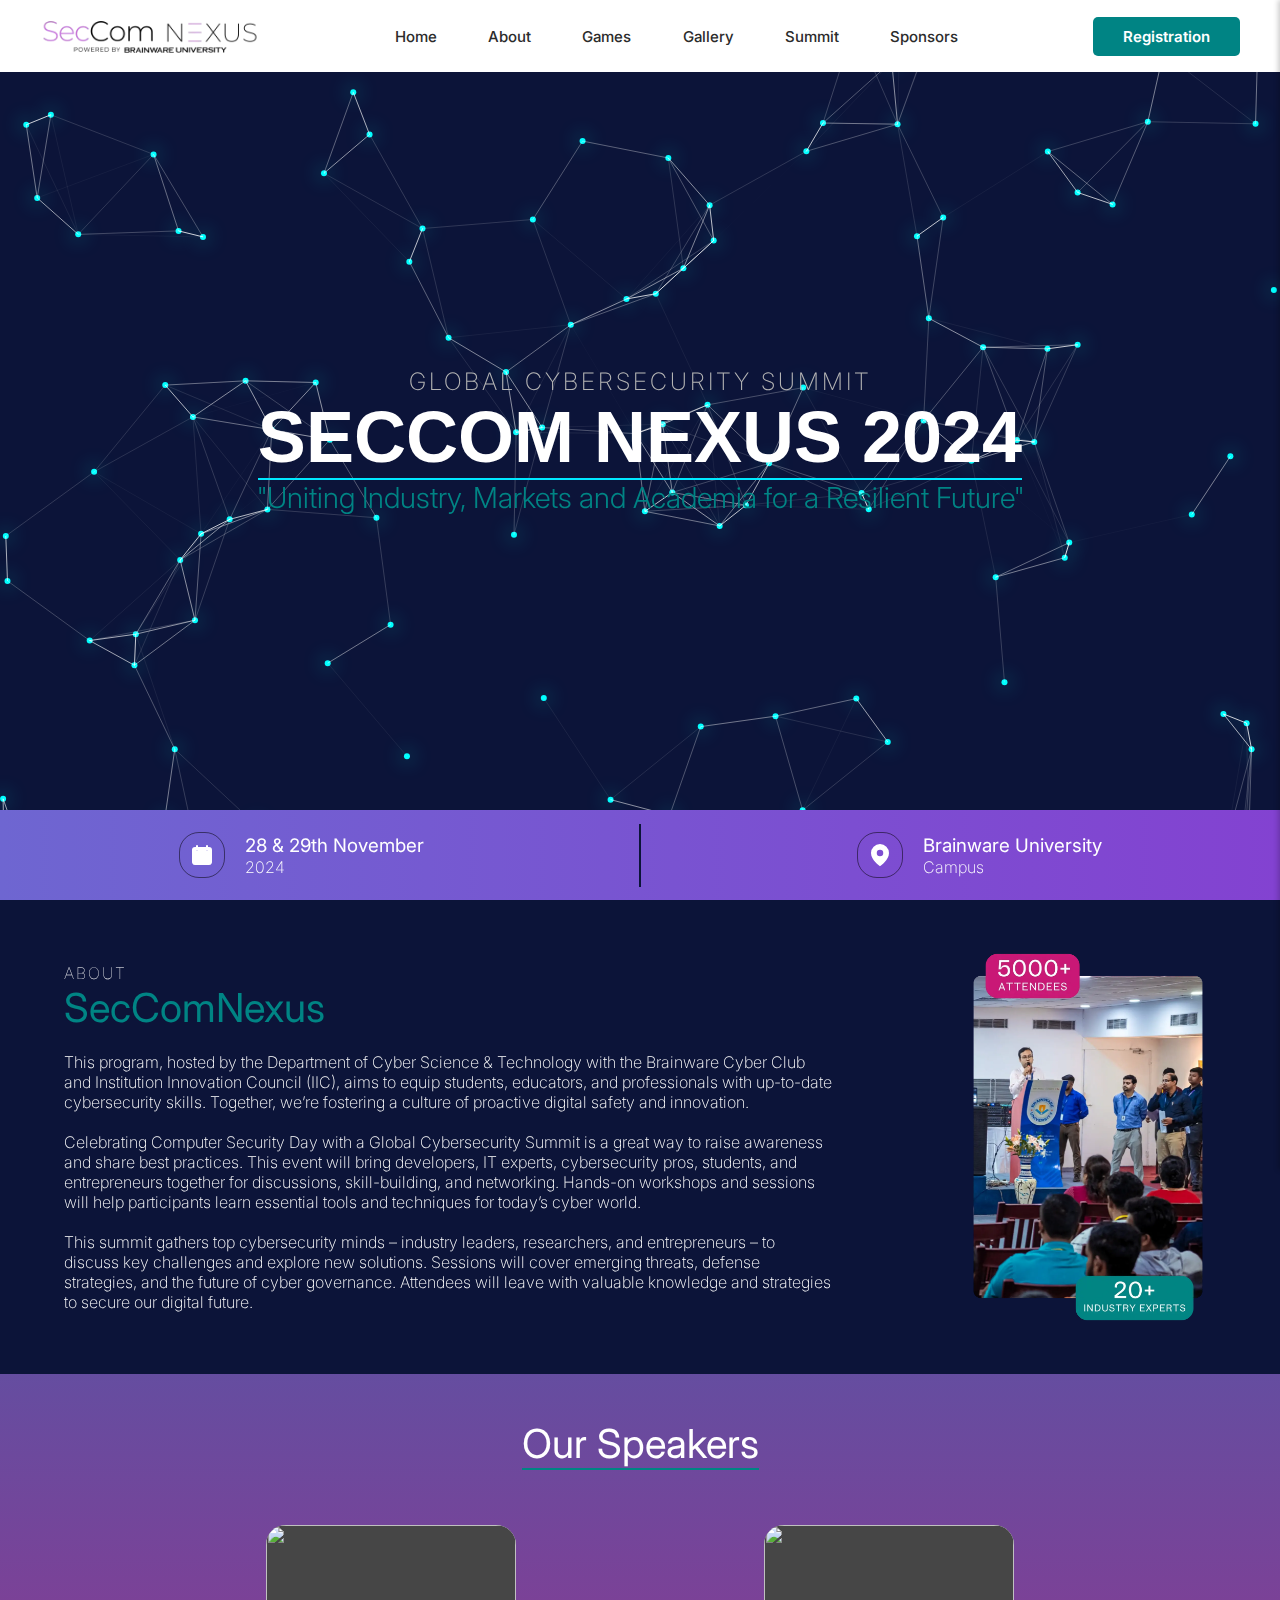
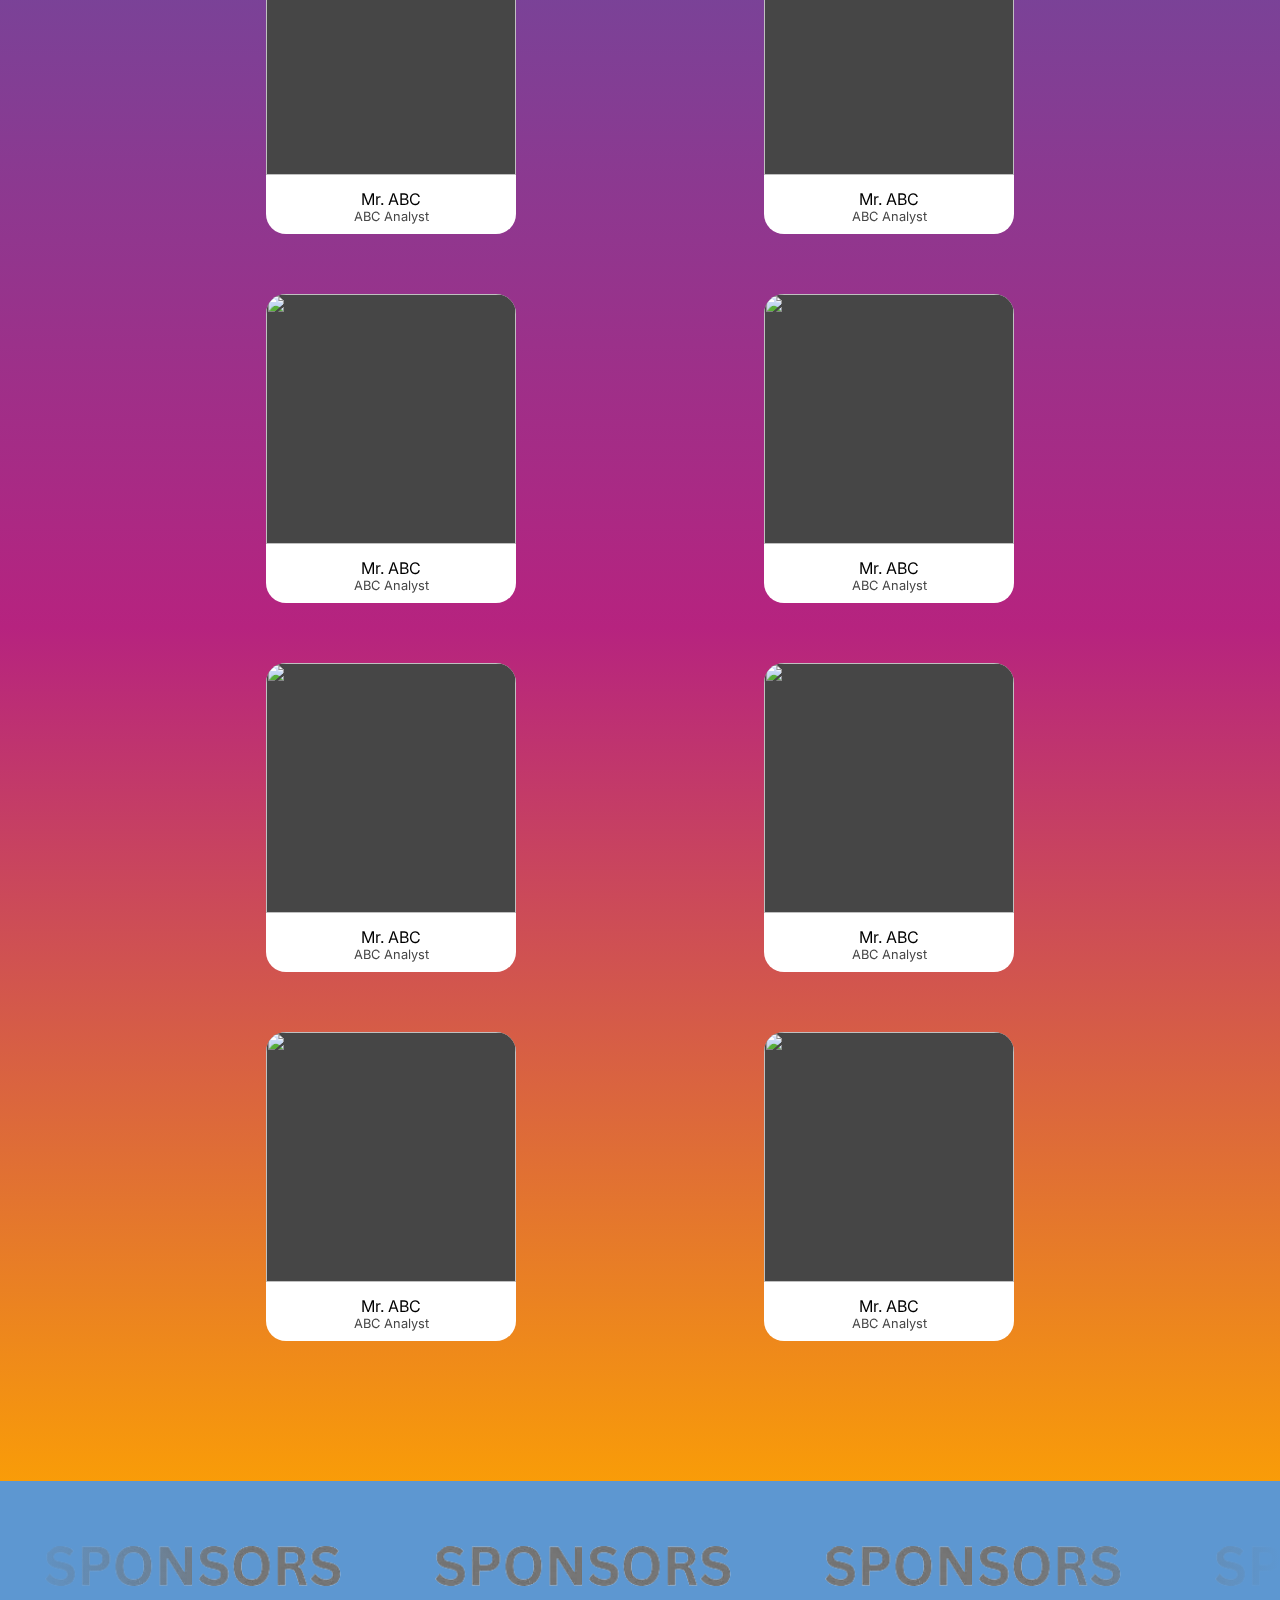
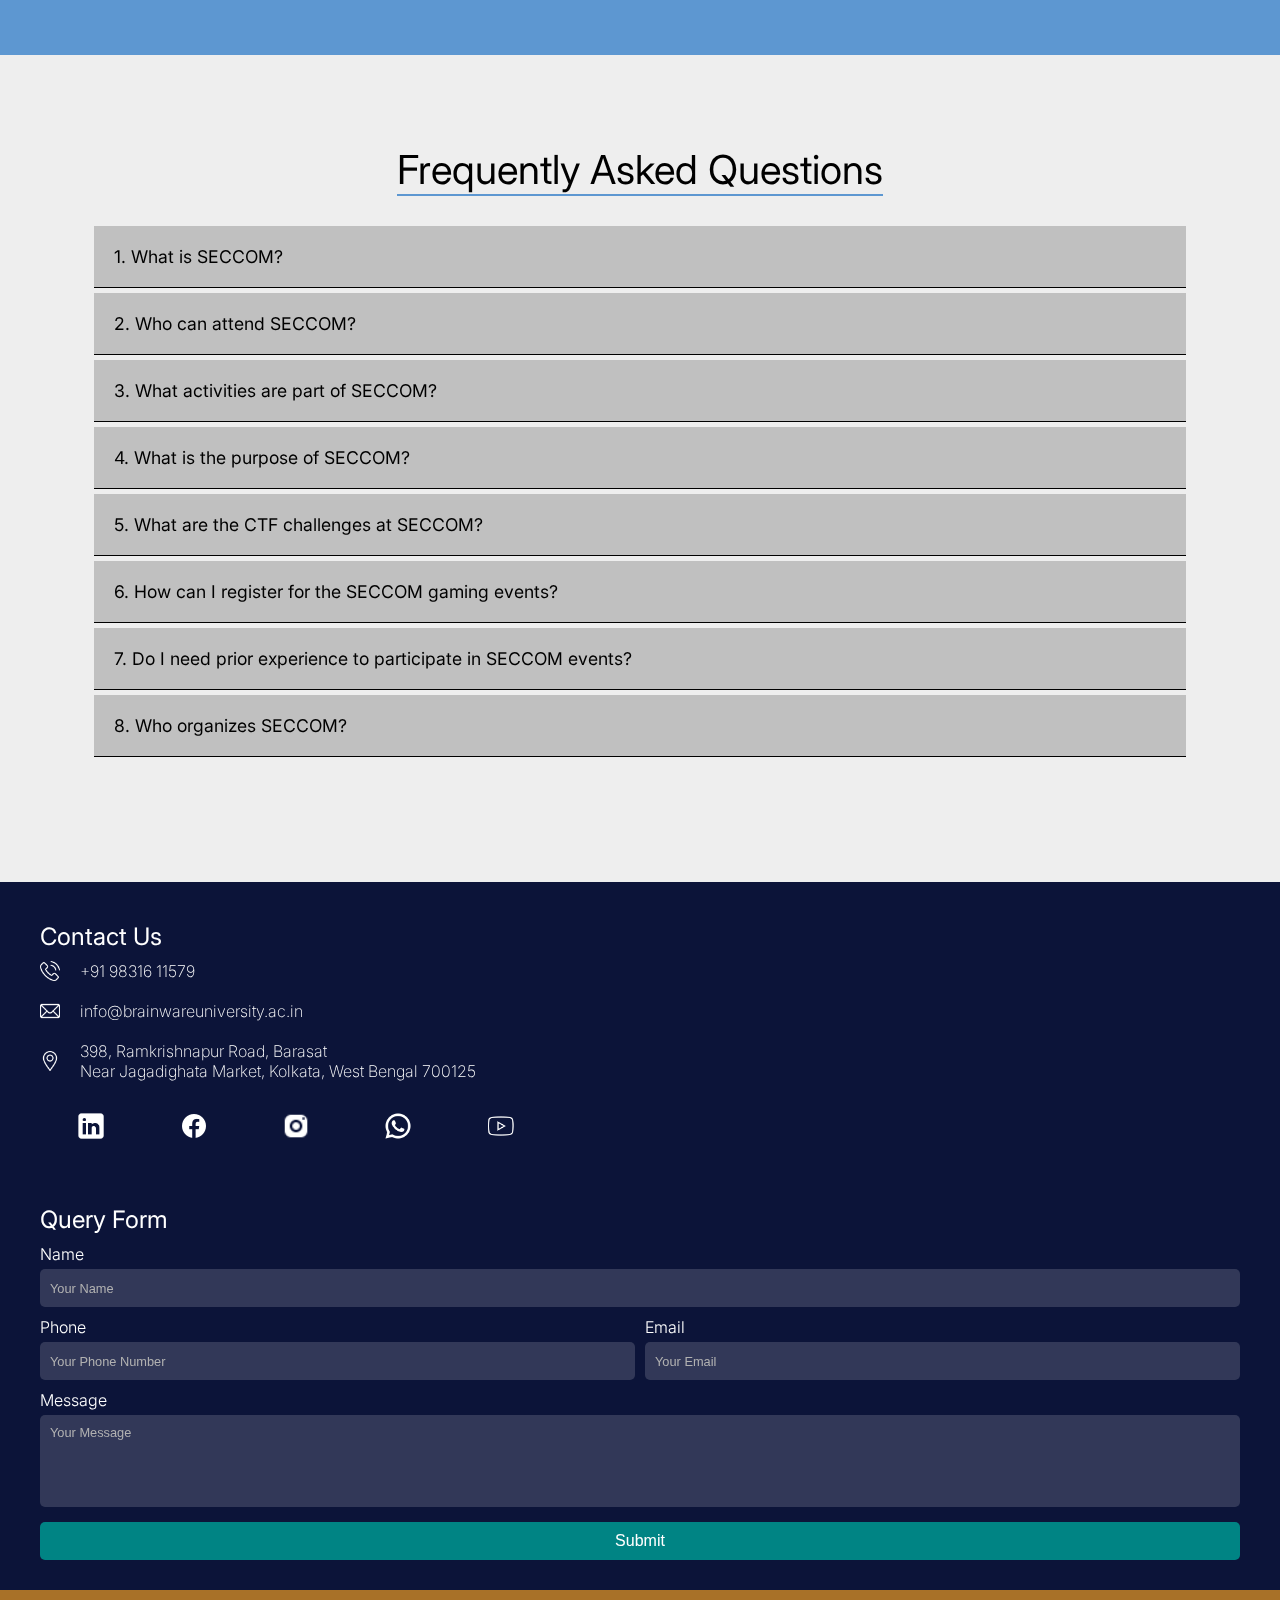
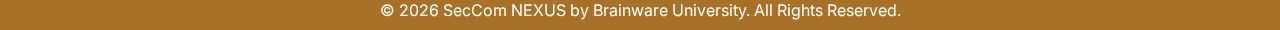
==== index.html @ 99c2966e "Fix-1" ====
<!DOCTYPE html>
<html lang="en">

<head>
  <meta charset="UTF-8" />
  <meta name="viewport" content="width=device-width, initial-scale=1.0" />
  <meta name="description" content="Setcom" />
  <title>SecComNexus</title>
  <link rel="stylesheet" href="CSS/style.css" />
  <link rel="stylesheet" href="CSS/home.css" />
</head>

<body>
  <header id="navbar">
    <img id="logo" src="Assets/seccom_logo-b.webp" alt="" />
    <nav>
      <ul>
        <li><a href="index.html">Home</a></li>
        <li>
          <a href="about.html">About</a>
          <ul class="sub-nav">
            <li><a href="about.html#art4">Dept. Of Cyber Science & Technology</a></li>
          </ul>
        </li>
        <li>
          <a href="games.html">Games</a>
          <ul class="sub-nav">
            <li><a href="games.html#">Valorant</a></li>
            <li><a href="games.html#">BGMI</a></li>
            <li><a href="games.html#">CTF</a></li>
          </ul>
        </li>
        <li><a href="gallery.html">Gallery</a></li>
        <li><a href="summit.html">Summit</a></li>
        <li>
          <a href="sponsors.html">Sponsors</a>
        </li>
      </ul>
    </nav>
    <div>
      <a class="nav_ext" href="https://forms.gle/vuc23u6NJn7YW2ZE8">Registration</a>
    </div>
  </header>

  <main>
    <section class="sec1">
      <canvas id="dotsCanvas"></canvas>
      <article class="art1">
        <p>GLOBAL CYBERSECURITY SUMMIT</p>
        <div>
          <h1>SECCOM NEXUS 2024</h1>
          <hr />
        </div>
        <h3>
          "Uniting Industry, Markets and Academia for a Resilient Future"
        </h3>
      </article>
      <article class="art2">
        <div>
          <svg xmlns="http://www.w3.org/2000/svg" width="24" height="24" viewBox="0 0 24 24">
            <path fill="white"
              d="M22 10H2v9a3 3 0 0 0 3 3h14a3 3 0 0 0 3-3zM7 8a1 1 0 0 1-1-1V3a1 1 0 0 1 2 0v4a1 1 0 0 1-1 1m10 0a1 1 0 0 1-1-1V3a1 1 0 0 1 2 0v4a1 1 0 0 1-1 1" />
            <path fill="white"
              d="M19 4h-1v3a1 1 0 0 1-2 0V4H8v3a1 1 0 0 1-2 0V4H5a3 3 0 0 0-3 3v3h20V7a3 3 0 0 0-3-3" />
          </svg>
          <div>
            <h3>28 & 29th November</h3>
            <p>2024</p>
          </div>
        </div>
        <hr />
        <div>
          <svg xmlns="http://www.w3.org/2000/svg" width="24" height="24" viewBox="0 0 24 24">
            <path fill="white"
              d="M10.115 21.811c.606.5 1.238.957 1.885 1.403a27 27 0 0 0 1.885-1.403a28 28 0 0 0 2.853-2.699C18.782 16.877 21 13.637 21 10a9 9 0 1 0-18 0c0 3.637 2.218 6.876 4.262 9.112a28 28 0 0 0 2.853 2.7M12 13.25a3.25 3.25 0 1 1 0-6.5a3.25 3.25 0 0 1 0 6.5" />
          </svg>
          <div>
            <h3>Brainware University</h3>
            <p>Campus</p>
          </div>
        </div>
      </article>
    </section>

    <!-- Section 2 -->
    <section class="sec2">
      <article class="art3">
        <div>
          <p>ABOUT</p>
          <h2>SecComNexus</h2>
        </div>
        <p>
          This program, hosted by the Department of Cyber Science & Technology with the Brainware Cyber Club and
          Institution Innovation Council (IIC), aims to equip students, educators, and professionals with up-to-date
          cybersecurity skills. Together, we’re fostering a culture of proactive digital safety and innovation.
        </p>
        <br />
        <p>
          Celebrating Computer Security Day with a Global Cybersecurity Summit is a great way to raise awareness and
          share best practices. This event will bring developers, IT experts, cybersecurity pros, students, and
          entrepreneurs together for discussions, skill-building, and networking. Hands-on workshops and sessions will
          help participants learn essential tools and techniques for today’s cyber world.
        </p>
        <br />
        <p>
          This summit gathers top cybersecurity minds – industry leaders, researchers, and entrepreneurs – to discuss
          key challenges and explore new solutions. Sessions will cover emerging threats, defense strategies, and the
          future of cyber governance. Attendees will leave with valuable knowledge and strategies to secure our digital
          future.
        </p>
      </article>
      <img class="home_abt_img" src="Assets/Images/home_img1.webp" alt="" />
    </section>

    <!-- Section 3 -->
    <section class="sec3">
      <article class="art4">
        <div class="art4_top">
          <h2>Our Speakers</h2>
          <hr class="glob_hr" />
        </div>
        <div class="art4_ppls">
          <div>
            <img src="https://picsum.photos/200/350" alt="" />
            <div>
              <h4>Mr. ABC</h4>
              <p>ABC Analyst</p>
            </div>
          </div>

          <div>
            <img src="https://picsum.photos/200/350" alt="" />
            <div>
              <h4>Mr. ABC</h4>
              <p>ABC Analyst</p>
            </div>
          </div>

          <div>
            <img src="https://picsum.photos/200/350" alt="" />
            <div>
              <h4>Mr. ABC</h4>
              <p>ABC Analyst</p>
            </div>
          </div>

          <div>
            <img src="https://picsum.photos/200/350" alt="" />
            <div>
              <h4>Mr. ABC</h4>
              <p>ABC Analyst</p>
            </div>
          </div>

          <div>
            <img src="https://picsum.photos/200/350" alt="" />
            <div>
              <h4>Mr. ABC</h4>
              <p>ABC Analyst</p>
            </div>
          </div>

          <div>
            <img src="https://picsum.photos/200/350" alt="" />
            <div>
              <h4>Mr. ABC</h4>
              <p>ABC Analyst</p>
            </div>
          </div>

          <div>
            <img src="https://picsum.photos/200/350" alt="" />
            <div>
              <h4>Mr. ABC</h4>
              <p>ABC Analyst</p>
            </div>
          </div>

          <div>
            <img src="https://picsum.photos/200/350" alt="" />
            <div>
              <h4>Mr. ABC</h4>
              <p>ABC Analyst</p>
            </div>
          </div>
        </div>
      </article>
    </section>

    <!-- Article 5 -->
    <article class="logos">
      <div class="logos-slide">
        <img src="Assets/sponsors.webp" alt="">
        <img src="Assets/sponsors.webp" alt="">
        <img src="Assets/sponsors.webp" alt="">
        <img src="Assets/sponsors.webp" alt="">
        <img src="Assets/sponsors.webp" alt="">
        <img src="Assets/sponsors.webp" alt="">
        <img src="Assets/sponsors.webp" alt="">
        <img src="Assets/sponsors.webp" alt="">
        <img src="Assets/sponsors.webp" alt="">
      </div>
    </article>

    <!-- Section 4 -->
    <section class="sec4">
      <!-- Article 7 -->
      <article class="art7">
        <div class="art7_top">
          <h2>Frequently Asked Questions</h2>
          <hr class="glob_hr" />
        </div>
        <div class="faq">
          <div class="faq-item">
            <h4 onclick="toggleAnswer(this)">1. What is SECCOM?</h4>
            <p class="faq-answer">
              SECCOM, or Security and Cyber Awareness Conference, is an annual
              event hosted by Brainware University in Kolkata. It’s designed
              to connect students with cybersecurity industry professionals
              and provide insight into the latest industry practices, trends,
              and opportunities.
            </p>
          </div>

          <div class="faq-item">
            <h4 onclick="toggleAnswer(this)">2. Who can attend SECCOM?</h4>
            <p class="faq-answer">
              SECCOM is open to students from Brainware University and often
              includes sessions accessible to the general public interested in
              cybersecurity and technology. Participants from all academic
              levels can join, whether you’re a beginner or an experienced
              tech enthusiast.
            </p>
          </div>

          <div class="faq-item">
            <h4 onclick="toggleAnswer(this)">
              3. What activities are part of SECCOM?
            </h4>
            <p class="faq-answer">
              SECCOM features a range of activities, including talks and
              workshops with industry experts, panel discussions, and Q&A
              sessions on topics like cybersecurity, ethical hacking,
              networking, and more. The Department of Cyber Science and
              Technology also hosts gaming events, including Capture the Flag
              (CTF) challenges and esports tournaments for games like Valorant
              and PUBG.
            </p>
          </div>

          <div class="faq-item">
            <h4 onclick="toggleAnswer(this)">
              4. What is the purpose of SECCOM?
            </h4>
            <p class="faq-answer">
              The purpose of SECCOM is to increase cyber awareness, educate
              students about the latest developments in cybersecurity, and
              prepare them for future careers by connecting them with industry
              professionals. It’s also a great opportunity to engage in
              competitive gaming and develop practical skills in
              cybersecurity.
            </p>
          </div>

          <div class="faq-item">
            <h4 onclick="toggleAnswer(this)">
              5. What are the CTF challenges at SECCOM?
            </h4>
            <p class="faq-answer">
              Capture the Flag (CTF) challenges are competitive events where
              participants solve cybersecurity-related puzzles and challenges.
              These events are designed to test problem-solving, ethical
              hacking, and analytical skills, helping students apply their
              cybersecurity knowledge in real-world scenarios.
            </p>
          </div>

          <div class="faq-item">
            <h4 onclick="toggleAnswer(this)">
              6. How can I register for the SECCOM gaming events?
            </h4>
            <p class="faq-answer">
              Registration details are typically provided closer to the event
              date. Keep an eye on the SECCOM website or the official
              Brainware University social media pages for updates on
              registering for the CTF, Valorant, and PUBG tournaments.
            </p>
          </div>

          <div class="faq-item">
            <h4 onclick="toggleAnswer(this)">
              7. Do I need prior experience to participate in SECCOM events?
            </h4>
            <p class="faq-answer">
              No, SECCOM is open to students of all experience levels. Many
              activities are beginner-friendly, and there are plenty of
              learning opportunities through workshops and sessions with
              experts.
            </p>
          </div>

          <div class="faq-item">
            <h4 onclick="toggleAnswer(this)">8. Who organizes SECCOM?</h4>
            <p class="faq-answer">
              SECCOM is organized by the Department of Cyber Science and
              Technology at Brainware University, with contributions from
              faculty, students, and industry partners.
            </p>
          </div>
        </div>
      </article>
    </section>
  </main>

  <footer>
    <article class="foot1">
      <div class="foot1_links">
        <div class="foot1_links_div">
          <h3>Contact Us</h3>
          <div>
            <img src="Assets/SM-Icons/call-b.png" alt="" />
            <a href="tel:+91 9831611579">+91 98316 11579</a>
          </div>
          <div>
            <img src="Assets/SM-Icons/mail-b.png" alt="" />
            <a href="mailto:info@brainwareuniversity.ac.in">info@brainwareuniversity.ac.in</a>
          </div>
          <div>
            <img src="Assets/SM-Icons/loc-b.png" alt="" />
            <a href="">398, Ramkrishnapur Road, Barasat <br />Near Jagadighata Market, Kolkata, West Bengal 700125</a>
          </div>
        </div>
        <div class="foot1_icons">
          <a target="_blank" href="https://in.linkedin.com/school/brainwareuniversity/"><img
              src="Assets/SM-Icons/icons8-linkedin-50.png" alt="" /></a>
          <a target="_blank" href="https://www.facebook.com/brainwareuniversity"><img
              src="Assets/SM-Icons/icons8-facebook-30.png" alt="" /></a>
          <a target="_blank" href="https://www.instagram.com/brainware_university_kolkata/"><img
              src="Assets/SM-Icons/icons8-instagram-logo-24.png" alt="" /></a>
          <a target="_blank" href="tel: +91 9831611579"><img src="Assets/SM-Icons/icons8-whatsapp-50.png" alt="" /></a>
          <a target="_blank" href="https://www.youtube.com/brainwareuniversitykolkata"><img
              src="Assets/SM-Icons/icons8-youtube-50.png" alt="" /></a>
        </div>
      </div>
      <div class="foot1_map">
        <iframe style="filter: var(--invert-1); border: none"
          src="https://www.google.com/maps/embed?pb=!1m18!1m12!1m3!1d20817.12338536643!2d88.50372084337864!3d22.728900085124508!2m3!1f0!2f0!3f0!3m2!1i1024!2i768!4f13.1!3m3!1m2!1s0x39f89c04b6fe4559%3A0xa012120ab7f1da34!2sBrainware%20University!5e0!3m2!1sen!2sin!4v1730965529747!5m2!1sen!2sin"
          width="100%" height="100%" style="border: 0" allowfullscreen="" loading="lazy"
          referrerpolicy="no-referrer-when-downgrade">
        </iframe>
      </div>
    </article>
    <article class="foot2">
      <h3>Query Form</h3>
      <form id="query-form" action="#" method="POST">
        <label for="name">Name</label>
        <input type="text" id="name" name="name" placeholder="Your Name" required />

        <div class="input-row">
          <div class="input-half">
            <label for="phone">Phone</label>
            <input type="number" id="phone" name="phone" placeholder="Your Phone Number" required />
          </div>
          <div class="input-half">
            <label for="email">Email</label>
            <input type="email" id="email" name="email" placeholder="Your Email" required />
          </div>
        </div>

        <label for="message">Message</label>
        <textarea id="message" name="message" placeholder="Your Message" rows="4" required></textarea>
        <button type="submit">Submit</button>
      </form>
    </article>
  </footer>

  <!-- Floating Hamburger Button -->
  <button class="float-menu" onclick="toggleMenu()">☰</button>

  <!-- Floating Navigation Menu -->
  <nav class="float-nav">
    <ul>
      <li><a href="index.html">Home</a></li>
      <li><a href="about.html">About</a></li>
      <li><a href="games.html">Games</a></li>
      <li><a href="gallery.html">Gallery</a></li>
      <li><a href="summit.html">Summit</a></li>
      <li><a href="sponsors.html">Sponsors</a></li>
      <li><a href="https://forms.gle/vuc23u6NJn7YW2ZE8">Registration</a></li>
    </ul>
  </nav>

  <div class="cpyrht">
    <p>© <span id="currentYear"></span> SecCom NEXUS by Brainware University. All Rights Reserved.</p>
  </div>
  <script src="JS/script.js"></script>
</body>

</html>
---- CSS/style.css ----
/* Import Google Fonts */
@import url('https://fonts.googleapis.com/css2?family=Anton&family=Inter:ital,opsz,wght@0,14..32,100..900;1,14..32,100..900&display=swap');

/* CSS Variables */
:root {
    /* Text */
    --first-color: #fff;
    --second-color: #b40f67;
    --third-color: #008484;
    /* Color-Type */
    --color-type-1: #111111;
    --color-type-2: #141414;
    --hr-color: #fff;
    /* Background */
    --background-color: #0c1439;
}

/* Reset */
* {
    margin: 0;
    padding: 0;
    box-sizing: border-box;
}

body {
    background: var(--background-color);
    color: var(--first-color);
    font-family: "Inter", sans-serif;
}

body::-webkit-scrollbar {
    width: 0px;
}

html {
    scroll-behavior: smooth;
}

.glob_hr {
    border: none;
    background-color: var(--third-color);
    height: 2px;
}

/* Header */
header {
    display: flex;
    position: fixed;
    width: 100vw;
    align-items: center;
    justify-content: space-between;
    padding: 0px 40px;
    height: 8vh;
    transition: top 0.3s;
    background-color: #fff;
    z-index: 1000;
    animation: fadeInFromTop 1s ease-out forwards;
}

header img {
    width: 220px;
    height: auto;
}

header nav {
    display: flex;
    align-items: center;
}

header nav ul {
    display: flex;
    list-style-type: none;
    position: relative;
}

header nav ul li {
    position: relative;
}

header a {
    color: #2b2b2b;
    text-decoration: none;
    padding: 10px 2vw;
    font-size: 15px;
    font-weight: 500;
    font-family: "Inter", sans-serif;
}

header a:hover {
    color: #000;
    background-color: #bebebe;
    transition: 0.3s;
}

/* Sub-Navigation */
.sub-nav {
    display: none;
    position: absolute;
    width: auto;
    top: 100%;
    left: 0;
    margin-top: 10px;
    background-color: #fff;
    border: 1px solid #acacac;
}

header nav ul li:hover .sub-nav {
    display: block;
}

.sub-nav li {
    padding: 8px 1vw;
}

.sub-nav a {
    color: #000;
    text-decoration: none;
    font-size: 14px;
    padding: 10px 1vw;
    display: block;
    white-space: nowrap;
}

.nav_ext {
    padding: 10px 30px;
    color: #fff;
    border-radius: 5px;
    font-weight: 600;
    background-color: #008484;
}
.nav_ext:hover {
    background-color: #006363;
    color: #fff;
}

/* Menu Button */
.menu-button {
    display: none;
}

/* Footer */
footer {
    display: flex;
    flex-direction: column;
    padding: 30px 40px;
    /* background-color: var(--color-type-1); */
    justify-content: space-between;
    font-family: "Inter", sans-serif;
    animation: fadeInFromBottom 1s ease-out forwards;
    /* display: none; */
    background-color: #0c1439;
}

footer hr {
    margin: 20px 0px;
    border: none;
    background-color: var(--hr-color);
    width: 1px;
}
.foot1 {
    display: flex;
	justify-content: space-between;
}
.foot1_icons div {
    display: flex;
}
.foot1_links {
    display: flex;
    flex-direction: column;
}
.foot1_links_div {
	display: flex;
	flex-direction: column;
}
.foot1 > div {
    width: 40vw;
	height: auto;
}
.foot1_links div {
    display: flex;
    padding: 10px 0px;
}
.foot1_links_div div {
	display: flex;
	align-items: center;
}
.foot1_links_div img {
    width: 20px;
    height: 20px;
    filter: invert(100%);
}

.foot1_links_div a {
    font-weight: 200;
    padding-left: 20px;
    color: var(--first-color);
    text-decoration: none;
}

.foot1_links h3,
.foot2 h3 {
    font-size: 1.5em;
    font-weight: 400;
}

.foot1_icons {
    display: flex;
    justify-content: space-around;
}

.foot1_icons img {
    height: 30px;
    width: 30px;
}

.foot2 {
	margin-top: 50px;
}

/* Query Form */
#query-form {
    display: flex;
    flex-direction: column;
}

#query-form label {
    font-size: 1rem;
    font-weight: 300;
    margin: 10px 0 5px;
    color: var(--first-color);
}

#query-form input[type="text"],
#query-form input[type="number"],
#query-form input[type="email"],
#query-form textarea {
    padding: 10px;
    font-size: 1em;
    border: none;
    border-radius: 5px;
    background-color: #ffffff28;
    color: var(--first-color);
    font-family: sans-serif;
    resize: none;
    width: 100%;
    box-sizing: border-box;
}

#query-form input[type="number"]::-webkit-inner-spin-button {
    -webkit-appearance: none;
    margin: 0;
}

/* Styling for placeholder text */
#query-form input::placeholder,
#query-form textarea::placeholder {
    color: #b1b1b1;
    font-size: 0.8rem;
    font-weight: 200;
}

/* Style for button */
#query-form button {
    margin-top: 15px;
    padding: 10px;
    font-size: 1em;
    color: var(--first-color);
    background-color: var(--third-color);
    border: none;
    border-radius: 5px;
    cursor: pointer;
    transition: background-color 0.3s;
}

#query-form button:hover {
    background-color: #47c94e;
}

/* Flex styling for row of inputs */
.input-row {
    display: flex;
    gap: 10px;
    margin-top: 10px;
}

.input-half {
    flex: 1;
}

.input-half input {
    margin-top: 5px;
}

.cpyrht {
    background: #a87128;
    display: flex;
    padding: 10px 0px;
    justify-content: center;
}

/* Animations */
@keyframes fadeInFromTop {
    0% {
        opacity: 0;
        transform: translateY(-20px);
    }

    100% {
        opacity: 1;
        transform: translateY(0);
    }
}

@keyframes fadeInFromBottom {
    0% {
        opacity: 0;
        transform: translateY(20px);
    }

    100% {
        opacity: 1;
        transform: translateY(0);
    }
}

@keyframes fadeInFromLeft {
    0% {
        opacity: 0;
        transform: translateX(-20px);
    }

    100% {
        opacity: 1;
        transform: translateX(0);
    }
}

@keyframes fadeInFromRight {
    0% {
        opacity: 0;
        transform: translateX(20px);
    }

    100% {
        opacity: 1;
        transform: translateX(0);
    }
}

@keyframes fadeIn {
    0% {
        opacity: 0;
    }

    100% {
        opacity: 1;
    }
}



/* Working */
.working {
    display: flex;
    align-items: center;
    justify-content: center;
    height: 100vh;
}

.working h1 {
    font-size: 4rem;
    color: rgba(255, 255, 255, 0.3);
    font-family: "Inter", sans-serif;
    font-weight: 400;
}

/* Floating Ham */
.float-menu {
    display: none;
    position: fixed;
    height: 50px;
    width: 50px;
    bottom: 20px;
    right: 20px;
    z-index: 9999;
    background-color: #ffae00;
    color: white;
    border: none;
    border-radius: 50%;
    padding: 15px;
    font-size: 24px;
    cursor: pointer;
    align-items: center;
    justify-content: center;
}

/* Floating Navigation Menu */
.float-nav {
    position: fixed;
    top: 0;
    right: -300px;
    width: 300px;
    height: 130%;
    background-color: var(--background-color);
    color: white;
    box-shadow: -2px 0 5px rgba(0, 0, 0, 0.2);
    transition: right 0.3s ease-in-out;
    padding: 20px;
    z-index: 9998;
}

.float-nav ul {
    list-style: none;
    padding: 0;
    margin: 0;
}

.float-nav ul li {
    margin: 50px 0;
}

.float-nav ul li a {
    color: white;
    text-decoration: none;
    font-size: 1.2rem;
    font-weight: 300;
    font-family: "Inter", sans-serif;
}

.float-nav ul li a:hover {
    color: #00bcd4;
}

/* Show menu when active */
.float-nav.active {
    right: 0;
}

/* Change menu icon when active */
.float-menu.active {
    background-color: #ffae00;
    /* Change button background */
}

@media (max-width: 800px) {
    
    header {
        justify-content: center;
    }
    header nav {
        display: none;
    }
    header div {
        display: none;
    }

    footer {
        flex-direction: column;
        padding: 15px 10px;
    }
    .foot1 > div {
        width: auto;
    }
    .foot1_map {
        display: none;
    }
    footer article {
        width: auto;
    }
    footer hr {
        display: none;
    }
    .float-menu {
        display: flex;
    }
    .cpyrht {
        font-size: 0.7rem;
    }
}
---- CSS/home.css ----
#dotsCanvas {
    height: 100vh;
    width: 100vw;
    z-index: -10;
    position: absolute;
}

/* Sections */
.sec1 {
    height: 100vh;
}
.sec2 {
    display: flex;
    padding: 5vh 5vw;
    background-color: var(--background-color);
    align-items: center;
    justify-content: space-between;
}
.home_abt_img {
    width: 20vw;
}
.sec4 {
    padding: 5vh 5vw;
    background: #eeeeee;
}

/* Article 1 */
.art1 {
    display: flex;
    flex-direction: column;
    height: 90vh;
    justify-content: center;
    align-items: center;
    animation: fadeInFromTop 1s ease-out forwards;
}
.art1 p {
    font-size: 1.5rem;
    letter-spacing: 3px;
    font-family: "Inter", sans-serif;
    font-weight: 200;
    color: #b4b4b4;
    margin-top: 8vh;
}
.art1 h1 {
    font-size: 4.5rem;
    font-family: sans-serif;
}
.art1 hr {
    border: none;
    height: 2px;
    background-color: #00e8ff;
}
.art1 h3 {
    font-size: 1.8rem;
    font-family: "Inter", sans-serif;
    font-weight: 300;
    color: var(--third-color);
}

/* Article 2 */
.art2 {
    position: relative;
    display: flex;
    justify-content: space-around;
    align-items: center;
    padding: 20px;
    margin: 0 auto;
    height: 10vh;
    background-color: var(--color-type-1);
    font-family: "Inter", sans-serif;
    z-index: 100;
    background: rgb(110, 102, 209);
    animation: fadeInFromBottom 1s ease-out forwards;
    background: linear-gradient(90deg, rgb(110, 102, 209) 0%, rgb(131, 66, 209) 100%);
}
.art2 hr {
    align-self: unset;
    width: 2px;
    border: none;
    height: 7vh;
    background-color: var(--background-color);
}
.art2 svg {
    padding: 10px;
    box-sizing: unset;
    border: 1px solid rgba(0, 0, 0, 0.5);
    border-radius: 20px;
}
.art2>div {
    display: flex;
    justify-content: center;
    align-items: center;
    width: 35vw;
}
.art2>div>div {
    padding-left: 20px;
}
.art2>div>div h3 {
    font-weight: 400;
}
.art2>div>div p {
    font-weight: 200;
}

/* Article 3 */
.art3 {
    width: 60vw;
}
.art3 div {
    padding-bottom: 20px;
}
.art3 div p {
    font-size: 1rem;
    font-weight: 100;
    letter-spacing: 2px;
}
.art3 div h2 {
    font-size: 2.5rem;
    font-weight: 400;
    font-family: "Inter", sans-serif;
    color: var(--third-color);
}
.art3>p {
    font-weight: 200;
    color: var(--first-color);
}

/* Article 4 */
.art4 {
    display: flex;
    flex-direction: column;
    padding: 5vh 20vw;
    background: rgb(101, 77, 160);
    background: linear-gradient(180deg, rgba(101, 77, 160, 1) 0%, rgba(182, 35, 127, 1) 50%, rgba(249, 156, 8, 1) 100%);
}
.art4_top {
    align-self: center;
    color: #fff;
}
.art4_top h2 {
    font-size: 2.5rem;
    font-weight: 400;
    font-family: "Inter", sans-serif;
}
.art4_ppls {
    margin: 5vh 0vw;
    display: flex;
    justify-content: space-between;
    flex-wrap: wrap;

}
.art4_ppls>div {
    background-color: #fff;
    border-radius: 20px;
    text-align: center;
    justify-content: center;
    margin: 10px;
    margin-bottom: 50px;
}
.art4_ppls>div img {
    height: 250px;
    width: 250px;
    border-radius: 20px 20px 0px 0px;
    background-color: #464646;
}
.art4_ppls>div>div {
    padding: 10px;
}
.art4_ppls>div>div h4 {
    color: #000;
    font-size: 1rem;
    font-weight: 400;
}
.art4_ppls>div>div p {
    font-size: 0.8rem;
    color: #464646;
}

/* Article 5 */

@keyframes slide {
    from {
        transform: translateX(0);
    }
    to {
        transform: translateX(-100%);
    }
}
.logos {
    overflow: hidden;
    padding: 60px 0;
    background: #5d97d1;
    white-space: nowrap;
    position: relative;
}
.logos:before,
.logos:after {
    position: absolute;
    top: 0;
    width: 250px;
    height: 100%;
    content: "";
    z-index: 2;
}
.logos:before {
    left: 0;
    background: linear-gradient(to left, rgba(255, 255, 255, 0), #5d97d1);
}
.logos:after {
    right: 0;
    background: linear-gradient(to right, rgba(255, 255, 255, 0), #5d97d1);
}
.logos:hover .logos-slide {
    animation-play-state: paused;
}
.logos-slide {
    display: inline-block;
    animation: 35s slide infinite linear;
}
.logos-slide img {
    height: 50px;
    margin: 0 40px;
}

/* Article 6 */

/* Article 7 */
.art7 {
    display: flex;
    flex-direction: column;
    padding: 5vh 0vw;
}
.art7_top {
    align-self: center;
}
.art7_top h2 {
    font-size: 2.5rem;
    font-weight: 400;
    font-family: "Inter", sans-serif;
    color: #000;
}
.art7_top hr {
    background-color: #5d97d1;
}
.faq {
    margin: 30px;
}
.faq-item {
    margin-bottom: 5px;
    border-bottom: 1px solid #000;
    background-color: #c0c0c0;
}
.faq-item h4 {
    cursor: pointer;
    color: #000000;
    font-size: 1.1rem;
    padding: 20px;
    font-family: "Inter", sans-serif;
    font-weight: 400;
}
.faq-answer {
    display: none;
    /* Hides the answer initially */
    font-size: 1rem;
    margin-top: 8px;
    padding: 20px;
    font-weight: 300;
    color: #1b1b1b;
}

@media (max-width: 800px) {
    .sec1 {
        height: auto;
    }

    /* Article 1 */
    .art1 {
        text-align: center;
        height: 75vh;
    }
    .art1 p {
        font-size: 0.7rem;
    }
    .art1 h1 {
        font-size: 2rem;
    }
    .art1 h3 {
        font-size: 0.7rem;
    }

    /* Article 2 */
    .art2 {
        height: auto;
        padding: 0px;
        flex-direction: column;
    }
    .art2 hr {
        display: none;
    }
    .art2>div {
        width: auto;
        margin: 2vh 0vw;
    }
    .art2>div>div {
        padding-left: 30px;
    }
    .art2>div>div h3 {
        font-size: 1rem;
    }
    .art2>div>div p {
        font-size: 0.7rem;
    }

    /* Article 3 */
    .home_abt_img {
        display: none;
    }
    .art3 {
        width: auto;
    }
    .art3_ext {
        display: none;
    }
    .art3 br {
        display: none;
    }
    .art3 div p {
        font-size: 0.8rem;
    }
    .art3 div h2 {
        font-size: 2rem;
    }
    .art3 div h5 {
        font-size: 0.7rem;
    }

    /* Article 4 */
    .art4 {
        padding: 5vh 3vw;
    }
    .art4_top h2 {
        font-size: 2rem;
    }
    .art4_ppls>div img {
        height: 150px;
        width: 150px;
    }
    .art4_ppls {
        margin-bottom: 0;
    }

    /* Article 5 */
    .art5 {
        padding: 3vh 0vw;
    }
    .carousel-item {
        width: 100px;
    }

    /* Article 7 */
    .art7_top h2 {
        font-size: 1.6rem;
        text-align: center;
    }
    .faq {
        margin: 30px 0px;
    }
    .faq-item h4 {
        font-size: 0.9rem;
    }
    .faq-answer {
        font-size: 0.8rem;
    }
}
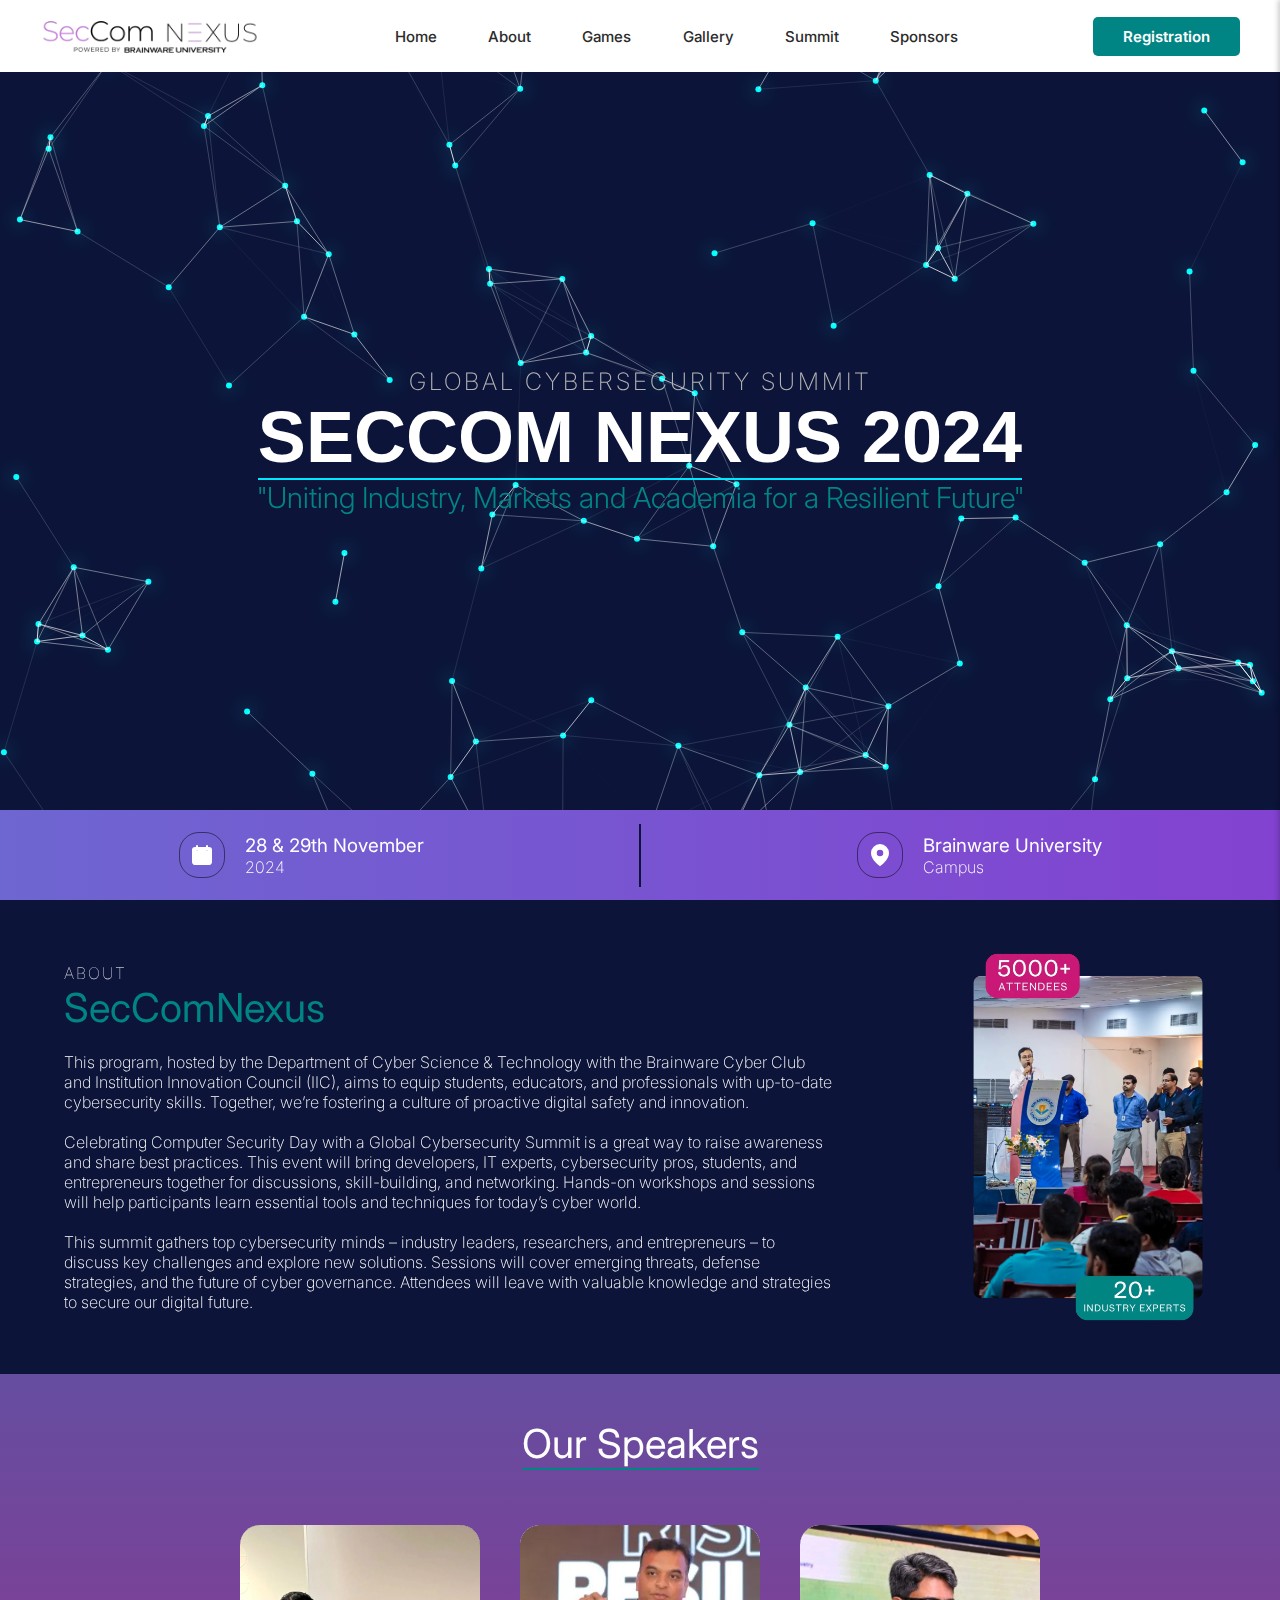
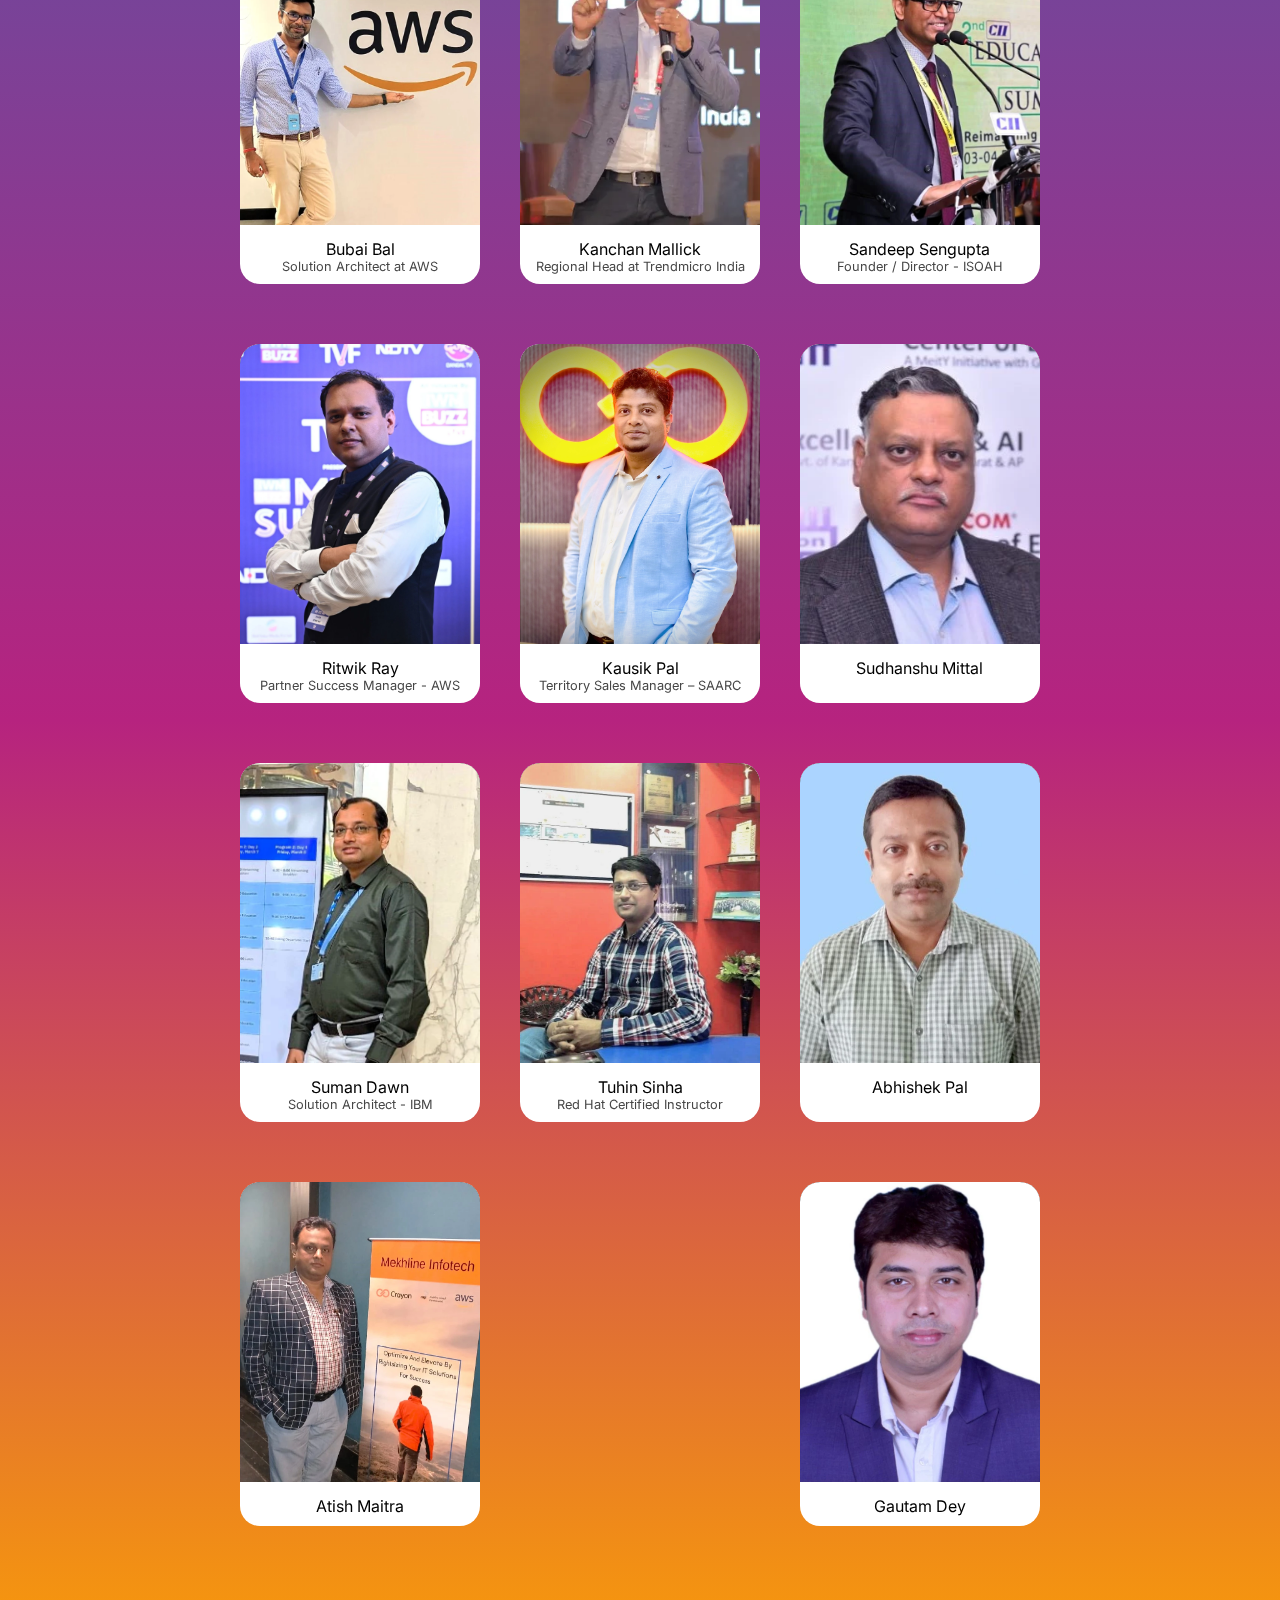
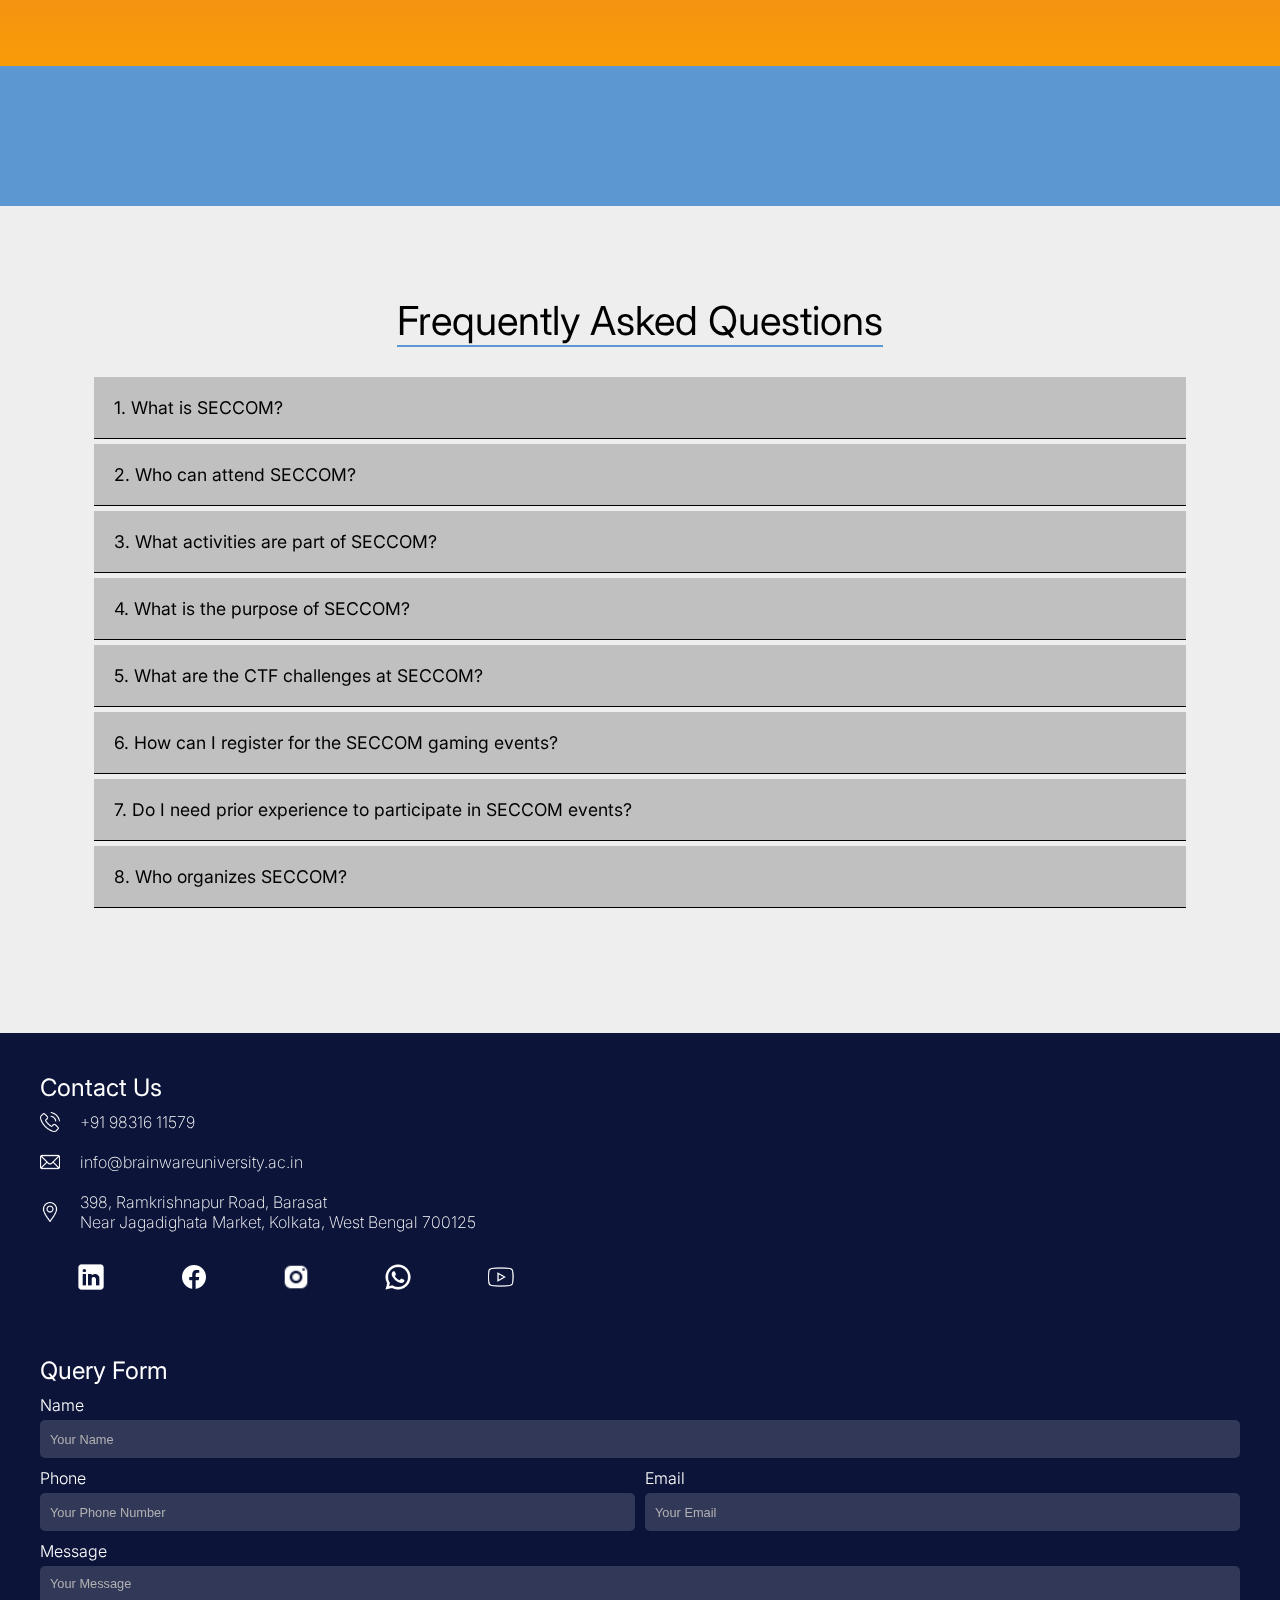
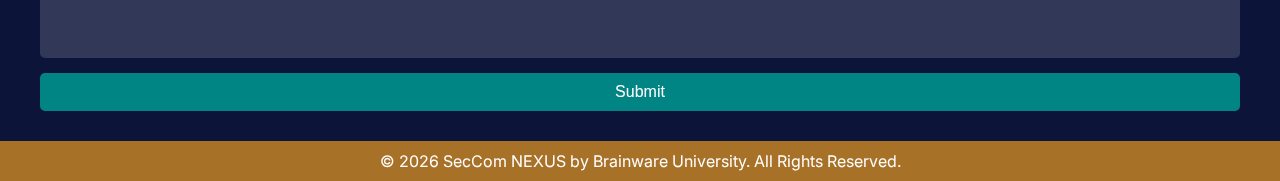
==== commit a8921eae: "home-name-img" ====
--- a/index.html
+++ b/index.html
@@ -121,66 +121,90 @@
         </div>
         <div class="art4_ppls">
           <div>
-            <img src="https://picsum.photos/200/350" alt="" />
-            <div>
-              <h4>Mr. ABC</h4>
-              <p>ABC Analyst</p>
-            </div>
-          </div>
-
-          <div>
-            <img src="https://picsum.photos/200/350" alt="" />
-            <div>
-              <h4>Mr. ABC</h4>
-              <p>ABC Analyst</p>
-            </div>
-          </div>
-
-          <div>
-            <img src="https://picsum.photos/200/350" alt="" />
-            <div>
-              <h4>Mr. ABC</h4>
-              <p>ABC Analyst</p>
-            </div>
-          </div>
-
-          <div>
-            <img src="https://picsum.photos/200/350" alt="" />
-            <div>
-              <h4>Mr. ABC</h4>
-              <p>ABC Analyst</p>
-            </div>
-          </div>
-
-          <div>
-            <img src="https://picsum.photos/200/350" alt="" />
-            <div>
-              <h4>Mr. ABC</h4>
-              <p>ABC Analyst</p>
-            </div>
-          </div>
-
-          <div>
-            <img src="https://picsum.photos/200/350" alt="" />
-            <div>
-              <h4>Mr. ABC</h4>
-              <p>ABC Analyst</p>
-            </div>
-          </div>
-
-          <div>
-            <img src="https://picsum.photos/200/350" alt="" />
-            <div>
-              <h4>Mr. ABC</h4>
-              <p>ABC Analyst</p>
-            </div>
-          </div>
-
-          <div>
-            <img src="https://picsum.photos/200/350" alt="" />
-            <div>
-              <h4>Mr. ABC</h4>
-              <p>ABC Analyst</p>
+            <img src="Assets/Images/bubai_bal.webp" alt="" />
+            <div>
+              <h4>Bubai Bal</h4>
+              <p>Solution Architect at AWS</p>
+            </div>
+          </div>
+
+          <div>
+            <img src="Assets/Images/kanchan_mallick.webp" alt="" />
+            <div>
+              <h4>Kanchan Mallick</h4>
+              <p>Regional Head at Trendmicro India</p>
+            </div>
+          </div>
+
+          <div>
+            <img src="Assets/Images/sandeep_sengupta.webp" alt="" />
+            <div>
+              <h4>Sandeep Sengupta</h4>
+              <p>Founder / Director - ISOAH</p>
+            </div>
+          </div>
+
+          <div>
+            <img src="Assets/Images/ritwik_ray.webp" alt="" />
+            <div>
+              <h4>Ritwik Ray</h4>
+              <p>Partner Success Manager - AWS</p>
+            </div>
+          </div>
+
+          <div>
+            <img src="Assets/Images/kausik_pal.webp" alt="" />
+            <div>
+              <h4>Kausik Pal</h4>
+              <p>Territory Sales Manager – SAARC</p>
+            </div>
+          </div>
+
+          <div>
+            <img src="Assets/Images/sudhanshu_mittal.webp" alt="" />
+            <div>
+              <h4>Sudhanshu Mittal</h4>
+              <p></p>
+            </div>
+          </div>
+
+          <div>
+            <img src="Assets/Images/suman_dawn.webp" alt="" />
+            <div>
+              <h4>Suman Dawn</h4>
+              <p>Solution Architect - IBM</p>
+            </div>
+          </div>
+
+          <div>
+            <img src="Assets/Images/tuhin_sinha.webp" alt="" />
+            <div>
+              <h4>Tuhin Sinha</h4>
+              <p>Red Hat Certified Instructor</p>
+            </div>
+          </div>
+
+          <div>
+            <img src="Assets/Images/abhishek_pal.webp" alt="" />
+            <div>
+              <h4>Abhishek Pal</h4>
+              <p> </p>
+            </div>
+          </div>
+
+          <div>
+            <img src="Assets/Images/atish_maitra.webp" alt="" />
+            <div>
+              <h4>Atish Maitra</h4>
+              <p> </p>
+            </div>
+          </div>
+
+          <div>
+            <img src="Assets/Images/goutam_dey.webp" alt="" />
+            <div>
+              <h4>Gautam Dey</h4>
+              <p> </p>
             </div>
           </div>
         </div>
--- a/CSS/home.css
+++ b/CSS/home.css
@@ -129,7 +129,7 @@
 .art4 {
     display: flex;
     flex-direction: column;
-    padding: 5vh 20vw;
+    padding: 5vh 18vw;
     background: rgb(101, 77, 160);
     background: linear-gradient(180deg, rgba(101, 77, 160, 1) 0%, rgba(182, 35, 127, 1) 50%, rgba(249, 156, 8, 1) 100%);
 }
@@ -156,10 +156,11 @@
     justify-content: center;
     margin: 10px;
     margin-bottom: 50px;
+    overflow: hidden;
 }
 .art4_ppls>div img {
-    height: 250px;
-    width: 250px;
+    height: 300px;
+    width: 240px;
     border-radius: 20px 20px 0px 0px;
     background-color: #464646;
 }
@@ -342,11 +343,18 @@
         font-size: 2rem;
     }
     .art4_ppls>div img {
-        height: 150px;
+        height: 187.5px;
         width: 150px;
     }
     .art4_ppls {
         margin-bottom: 0;
+    }
+    .art4_ppls>div>div h4 {
+        font-size: 0.8rem;
+    }
+    .art4_ppls>div>div p {
+        font-size: 0.5rem;
+        color: #464646;
     }
 
     /* Article 5 */
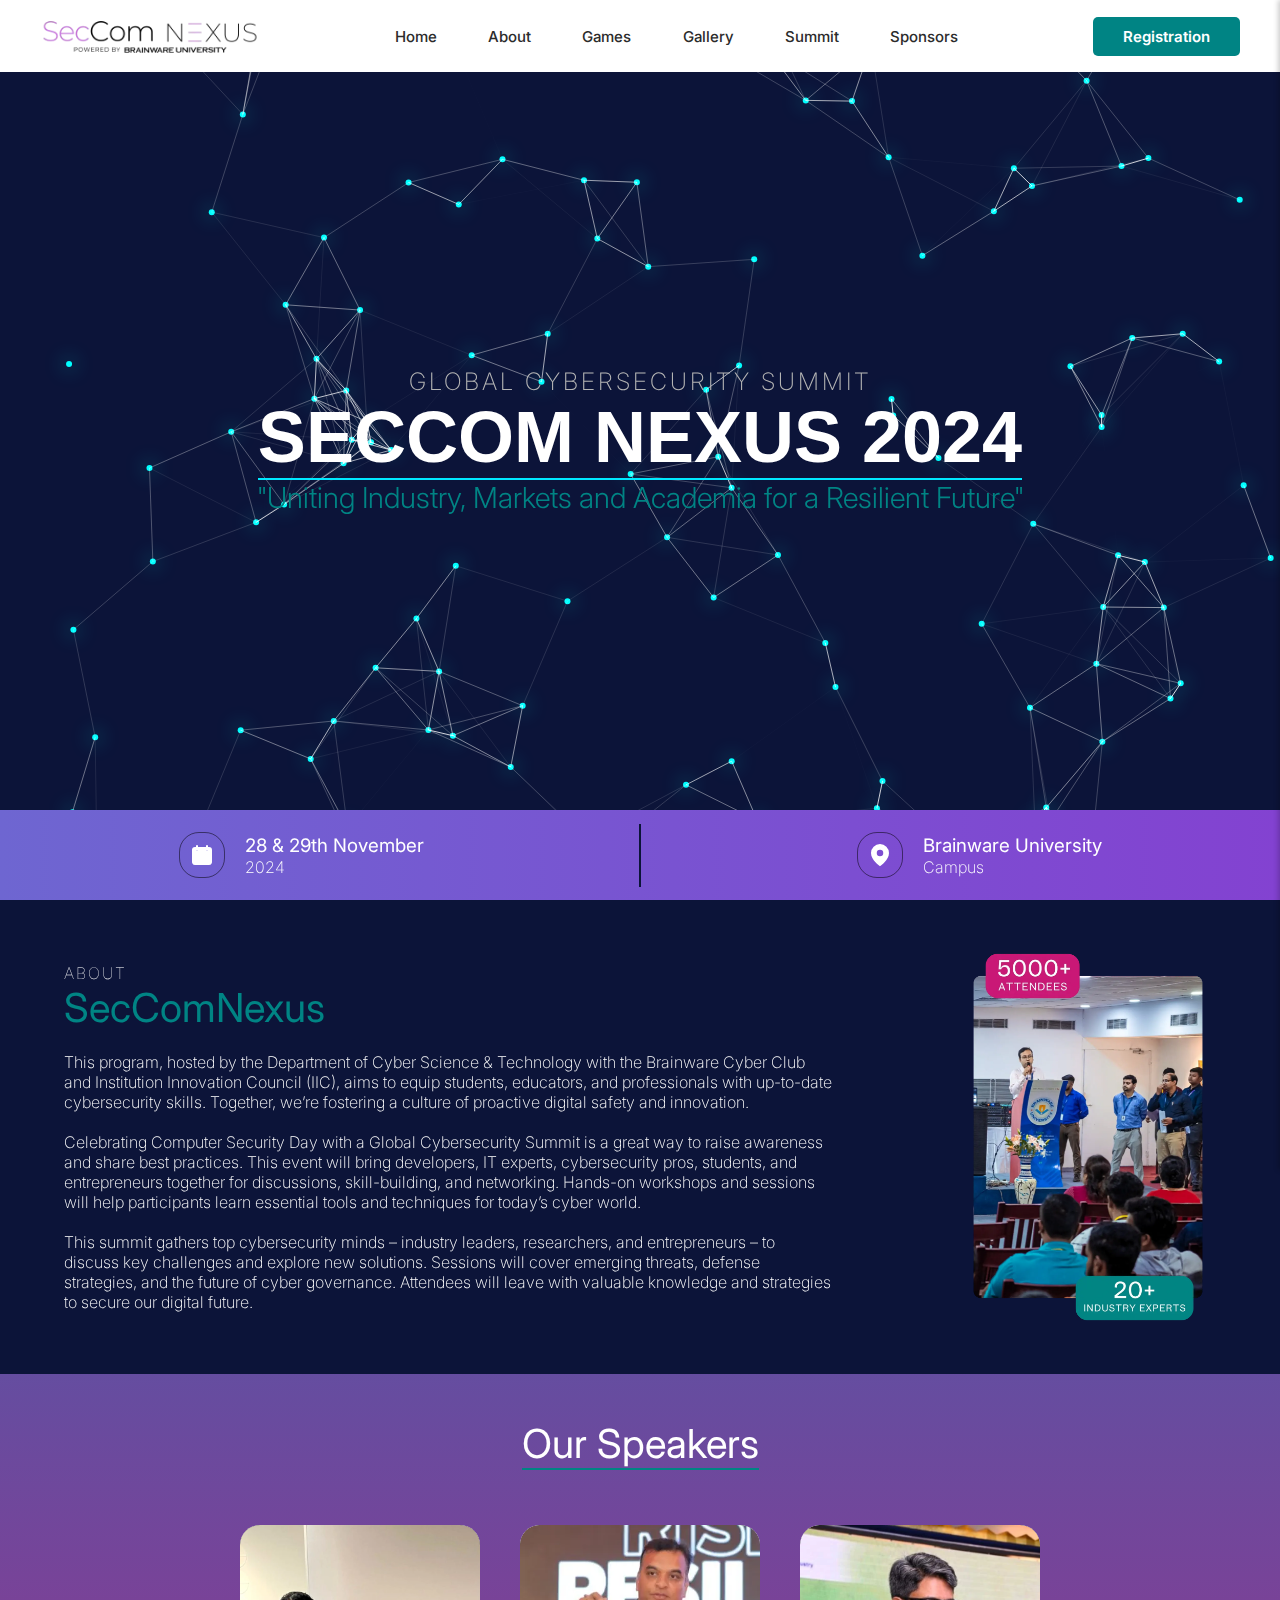
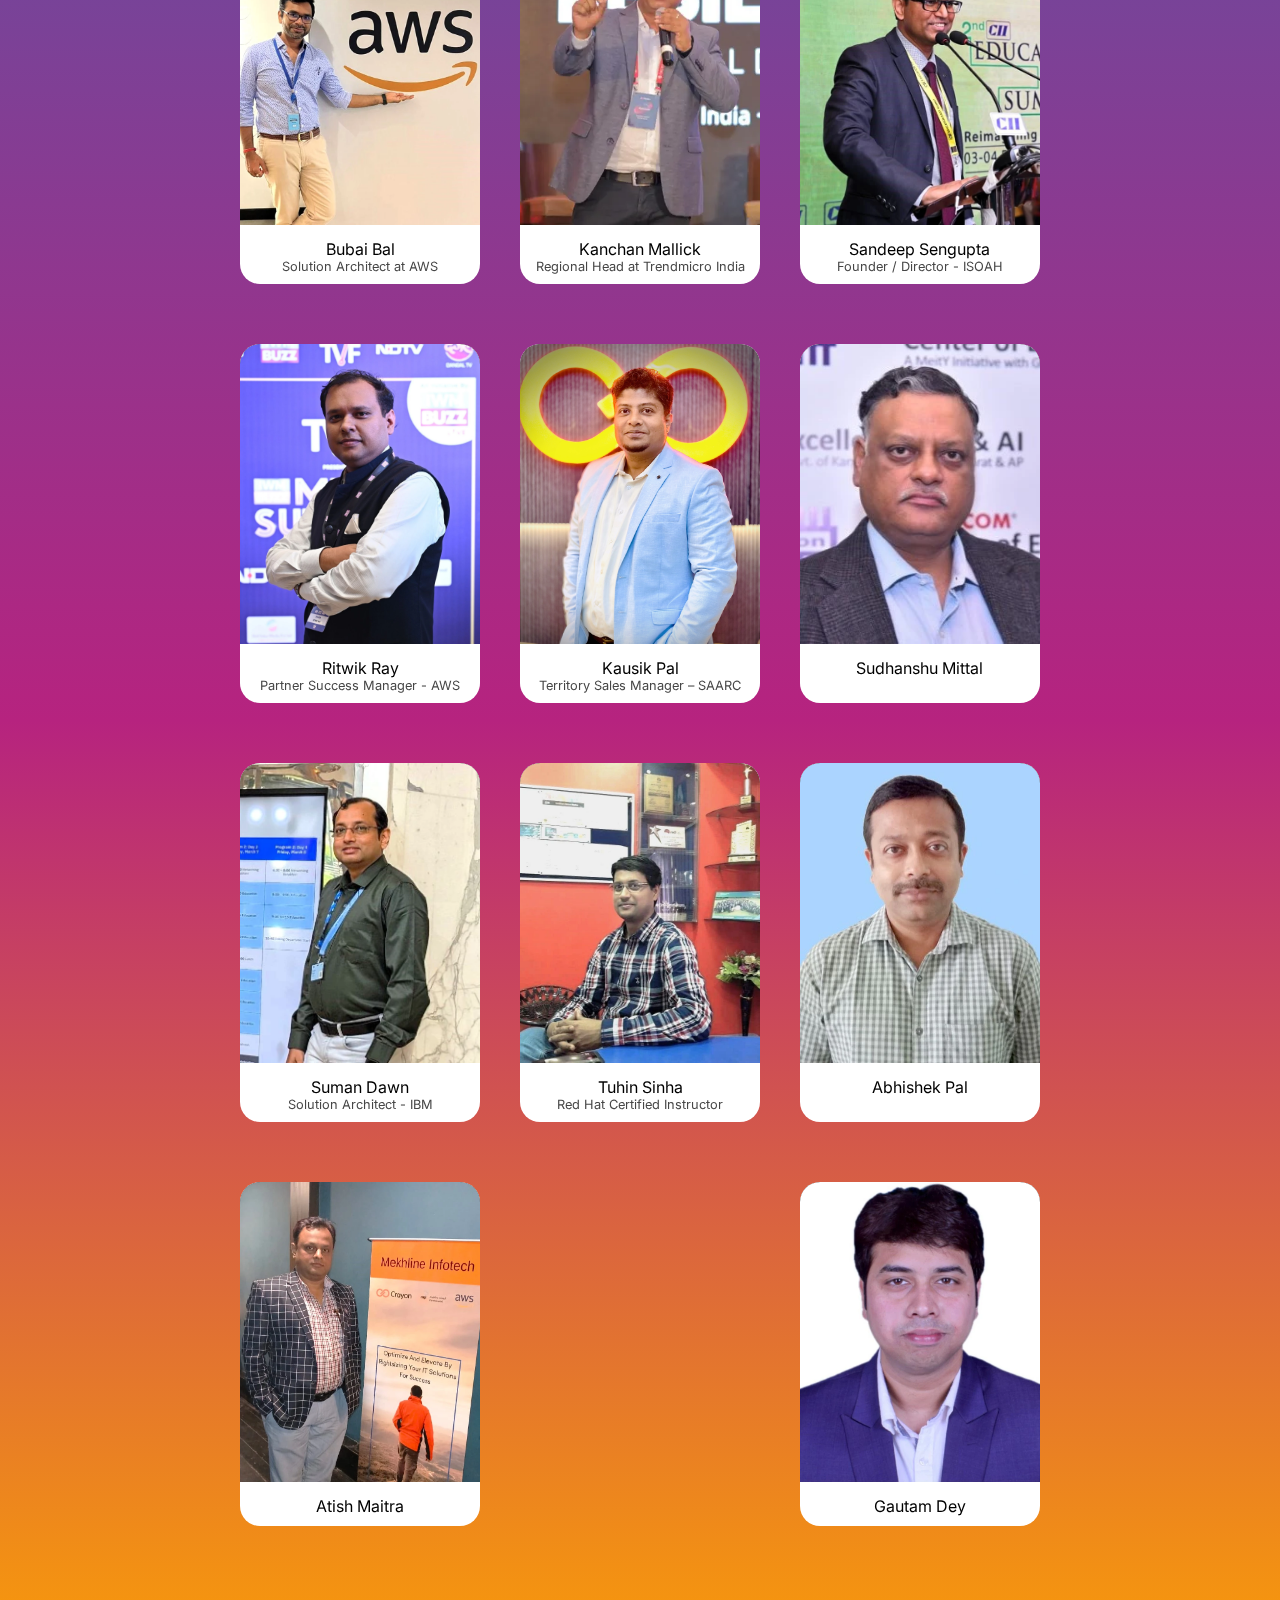
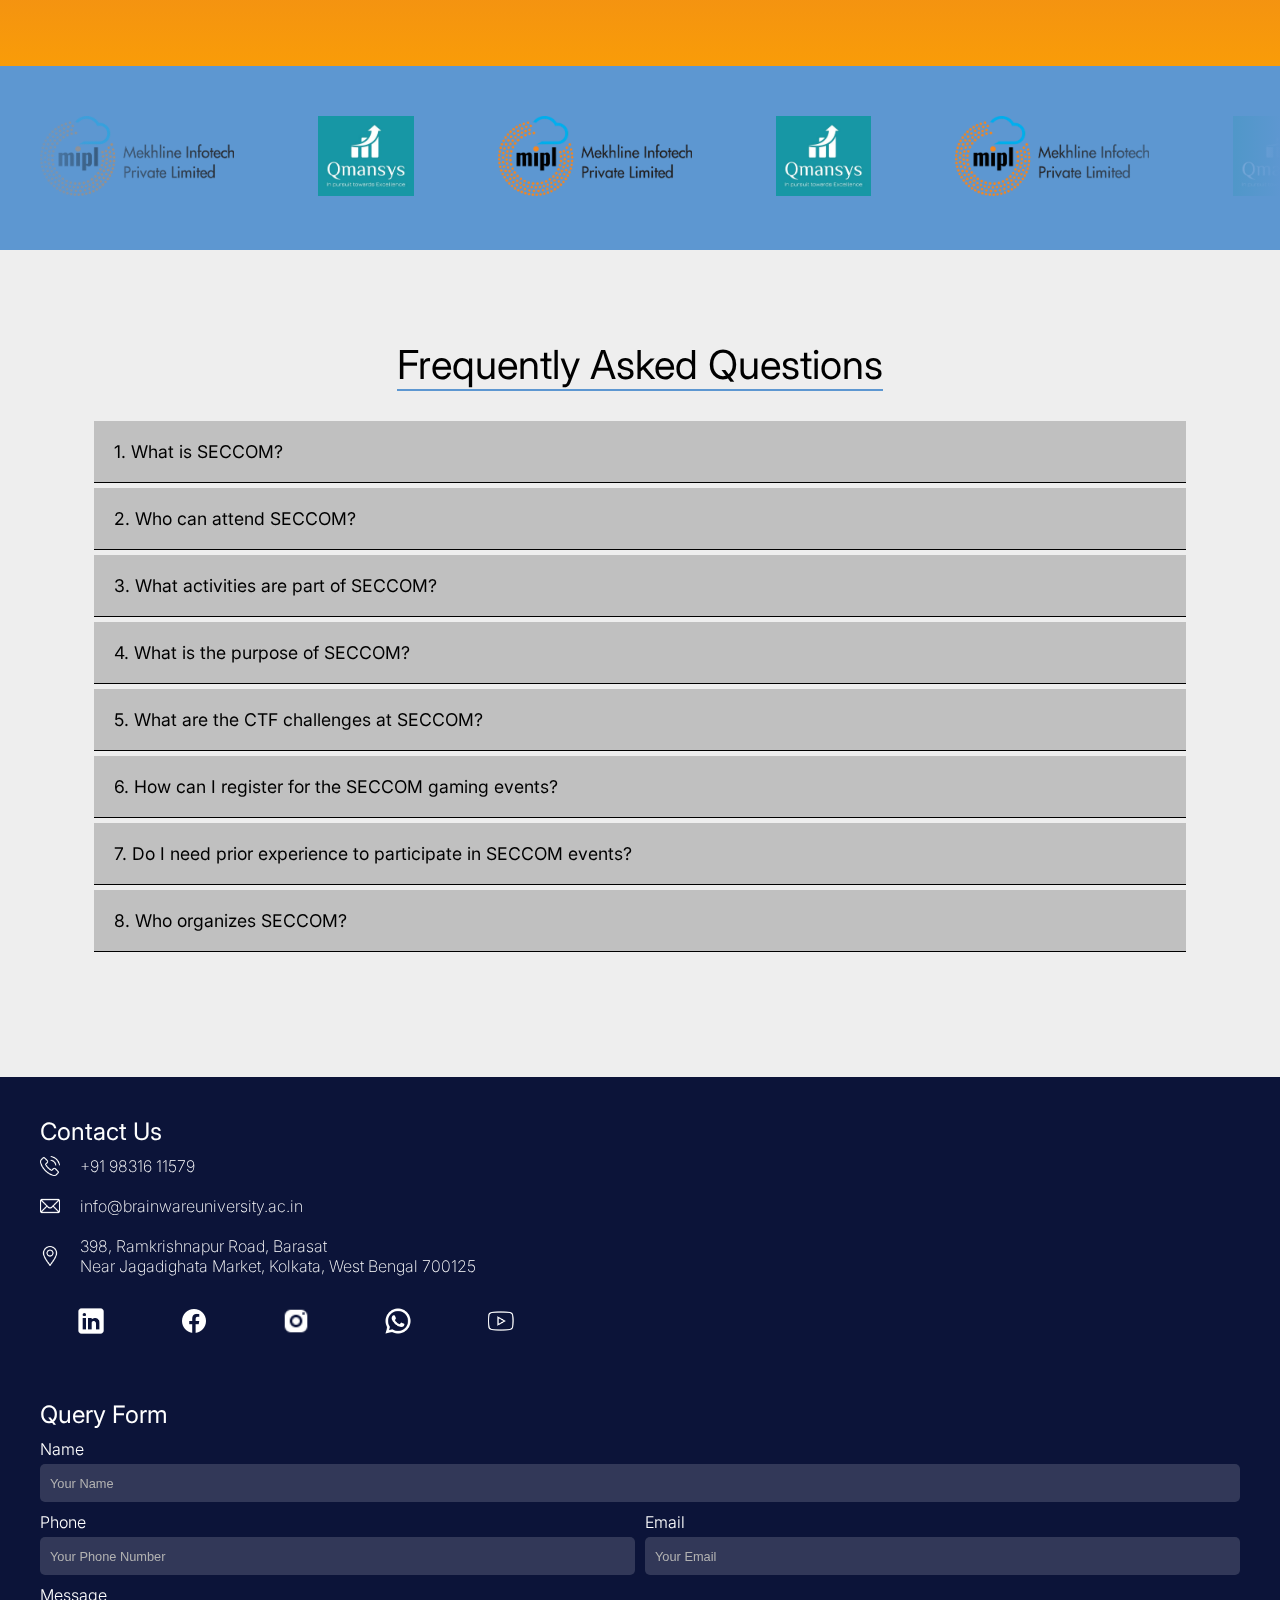
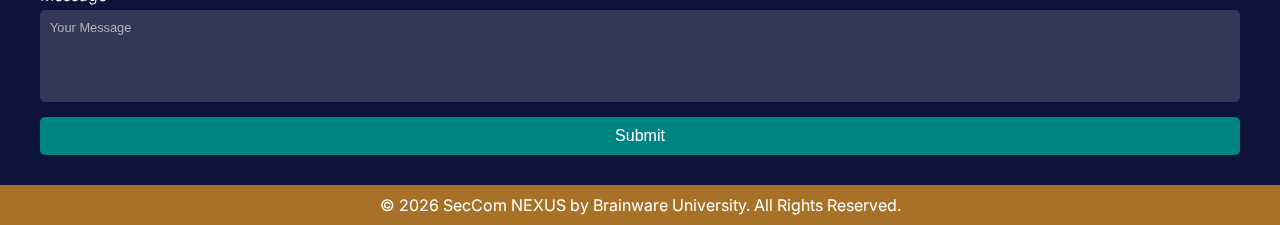
==== commit 2ca86ac6: "sponsors-home" ====
--- a/index.html
+++ b/index.html
@@ -214,15 +214,14 @@
     <!-- Article 5 -->
     <article class="logos">
       <div class="logos-slide">
-        <img src="Assets/sponsors.webp" alt="">
-        <img src="Assets/sponsors.webp" alt="">
-        <img src="Assets/sponsors.webp" alt="">
-        <img src="Assets/sponsors.webp" alt="">
-        <img src="Assets/sponsors.webp" alt="">
-        <img src="Assets/sponsors.webp" alt="">
-        <img src="Assets/sponsors.webp" alt="">
-        <img src="Assets/sponsors.webp" alt="">
-        <img src="Assets/sponsors.webp" alt="">
+        <img src="Assets/Sponsors/Mekhline.webp" alt="">
+        <img src="Assets/Sponsors/Qmansys.webp" alt="">
+        <img src="Assets/Sponsors/Mekhline.webp" alt="">
+        <img src="Assets/Sponsors/Qmansys.webp" alt="">
+        <img src="Assets/Sponsors/Mekhline.webp" alt="">
+        <img src="Assets/Sponsors/Qmansys.webp" alt="">
+        <img src="Assets/Sponsors/Mekhline.webp" alt="">
+        <img src="Assets/Sponsors/Qmansys.webp" alt="">
       </div>
     </article>
 
--- a/CSS/home.css
+++ b/CSS/home.css
@@ -189,7 +189,7 @@
 }
 .logos {
     overflow: hidden;
-    padding: 60px 0;
+    padding: 50px 0;
     background: #5d97d1;
     white-space: nowrap;
     position: relative;
@@ -219,7 +219,7 @@
     animation: 35s slide infinite linear;
 }
 .logos-slide img {
-    height: 50px;
+    height: 80px;
     margin: 0 40px;
 }
 
@@ -358,11 +358,24 @@
     }
 
     /* Article 5 */
-    .art5 {
-        padding: 3vh 0vw;
-    }
-    .carousel-item {
-        width: 100px;
+    .logos {
+        overflow: hidden;
+        padding: 30px 0;
+        background: #5d97d1;
+        white-space: nowrap;
+        position: relative;
+    }
+    .logos:before {
+        left: 0;
+        background: transparent;
+    }
+    .logos:after {
+        right: 0;
+        background: transparent;
+    }
+    .logos-slide img {
+        height: 50px;
+        margin: 0 30px;
     }
 
     /* Article 7 */
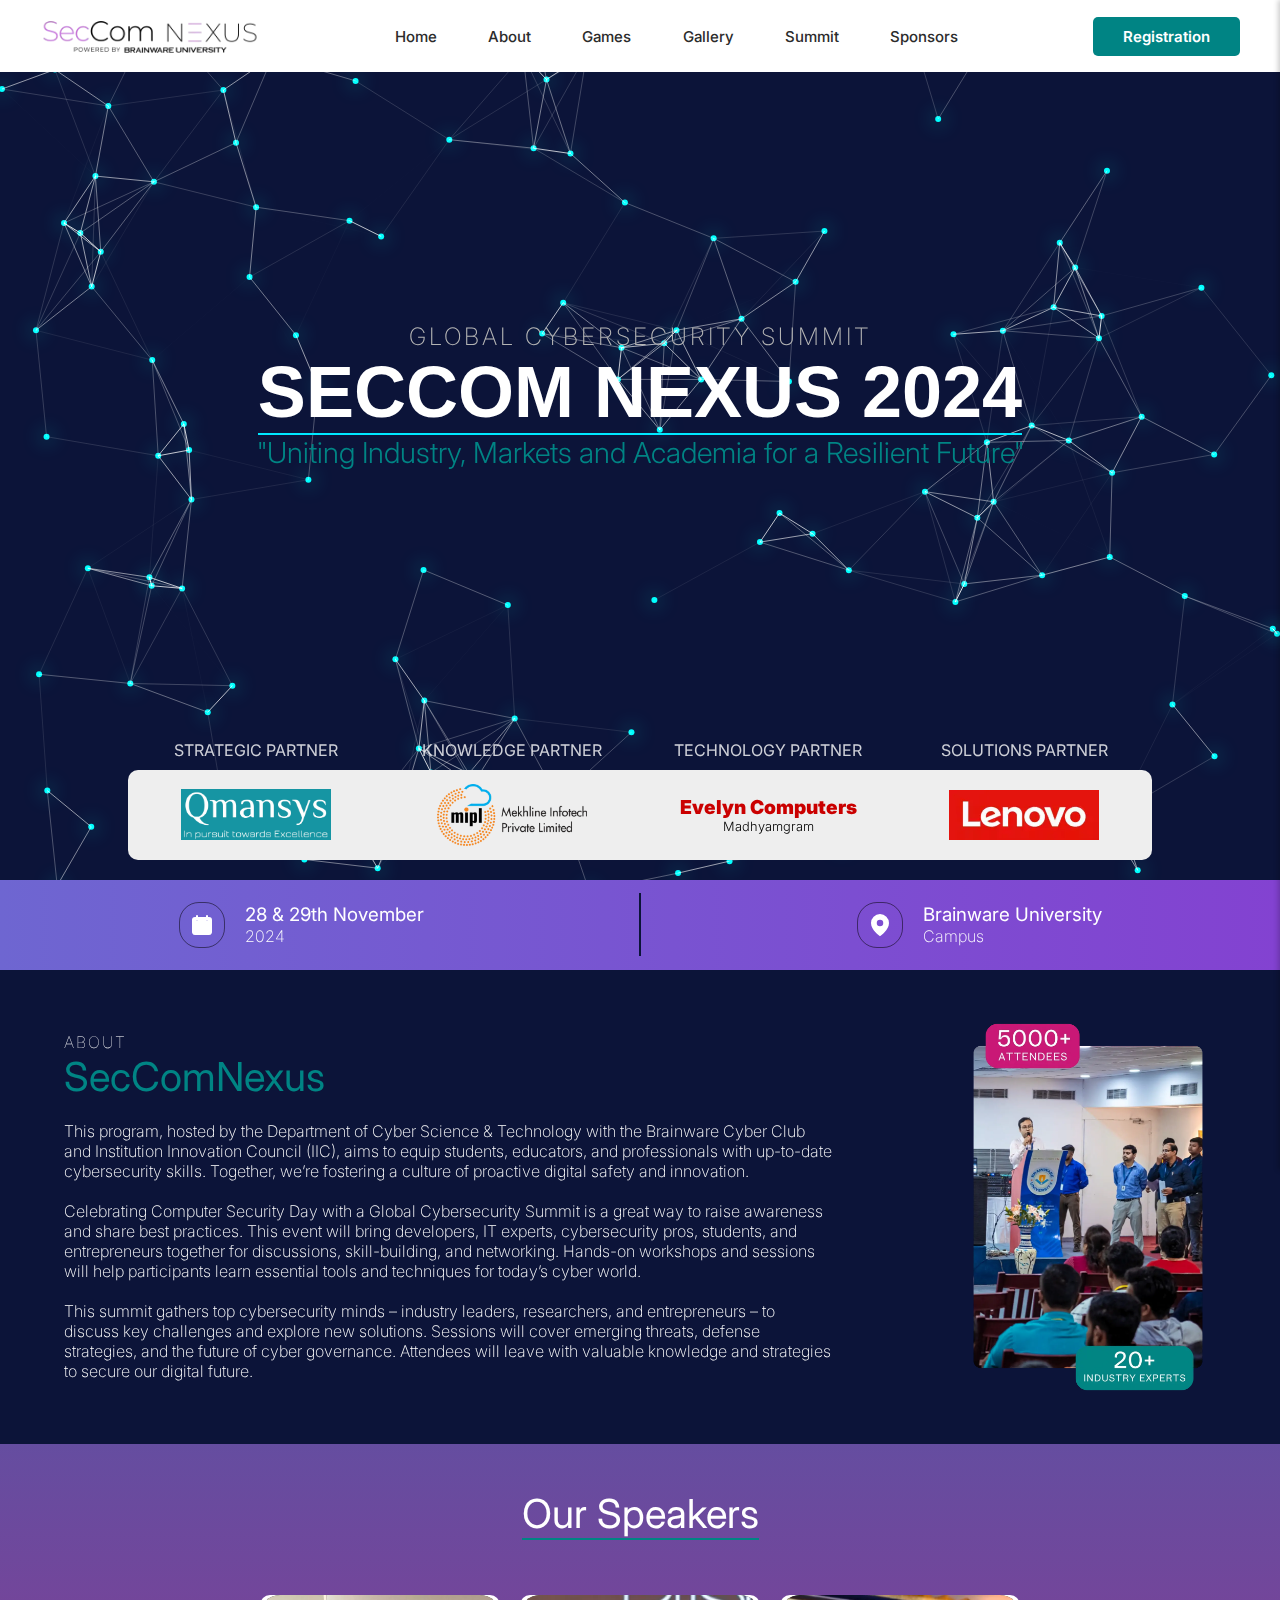
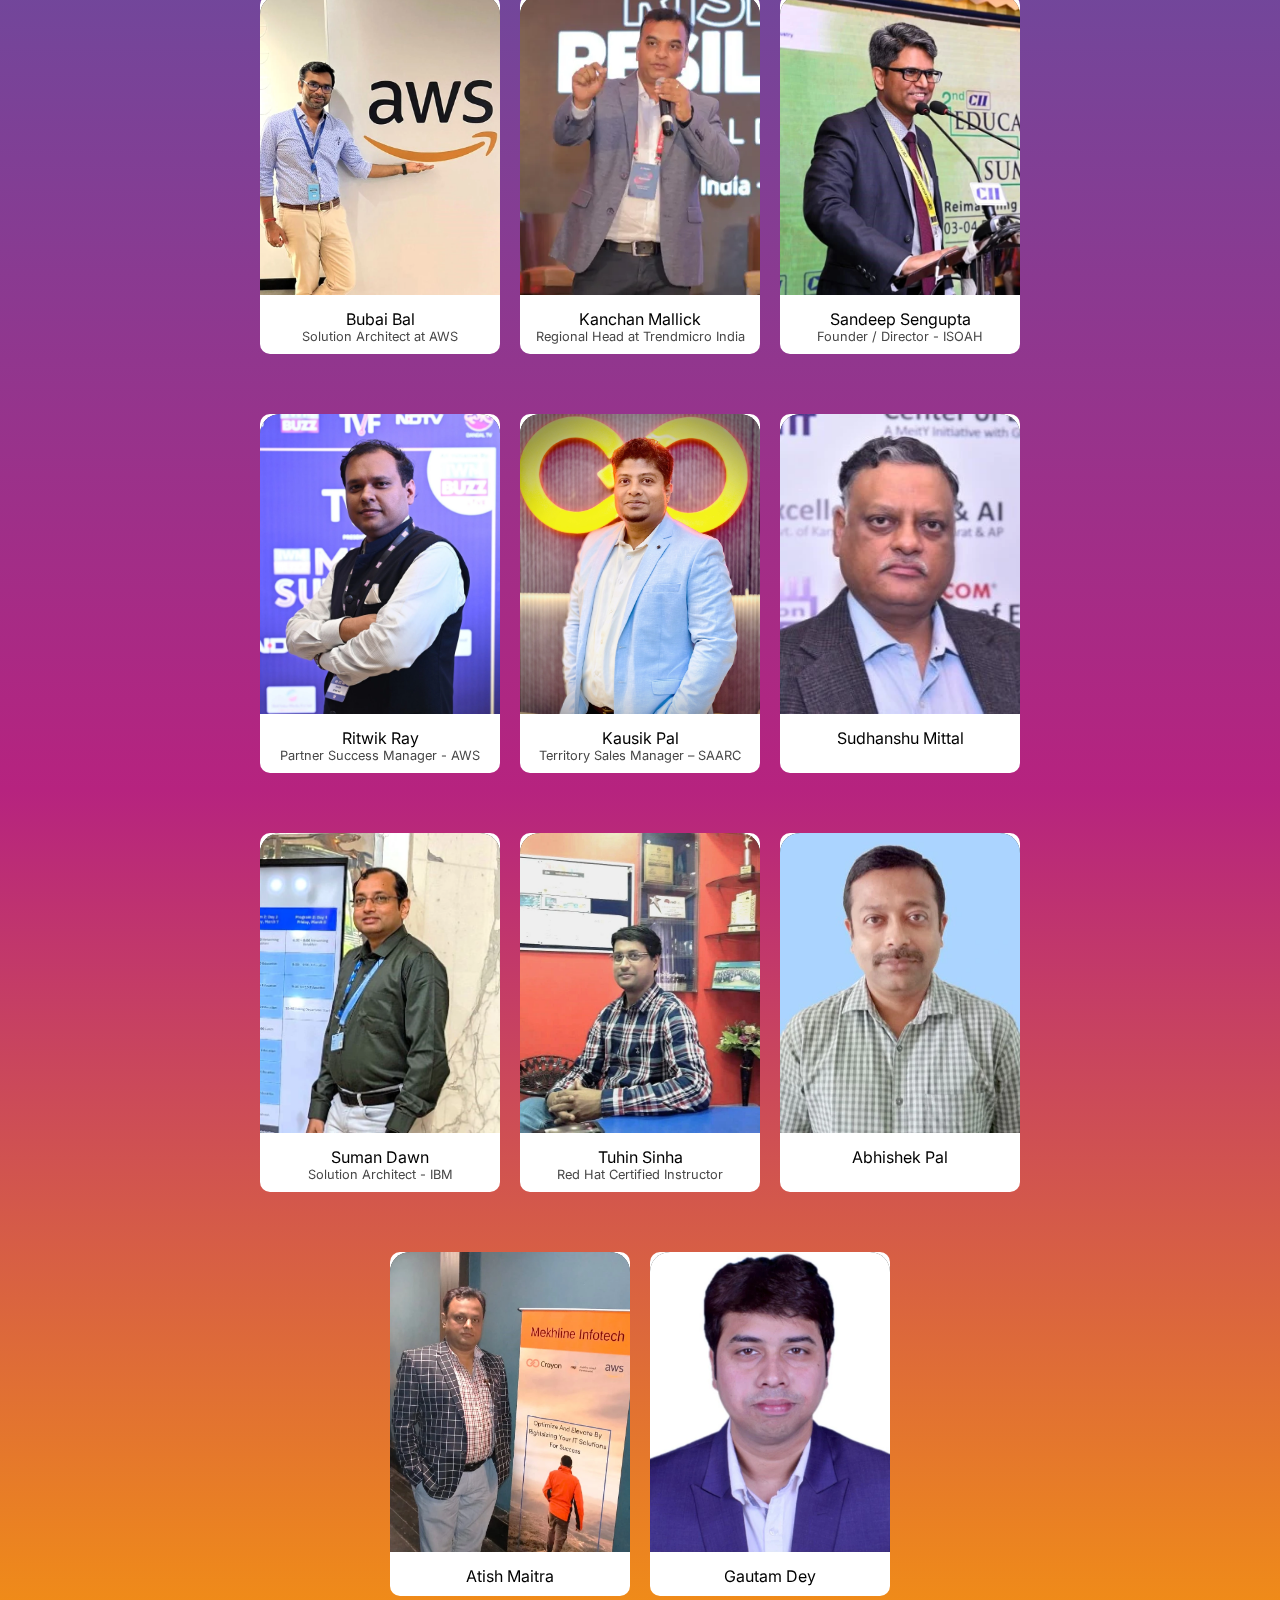
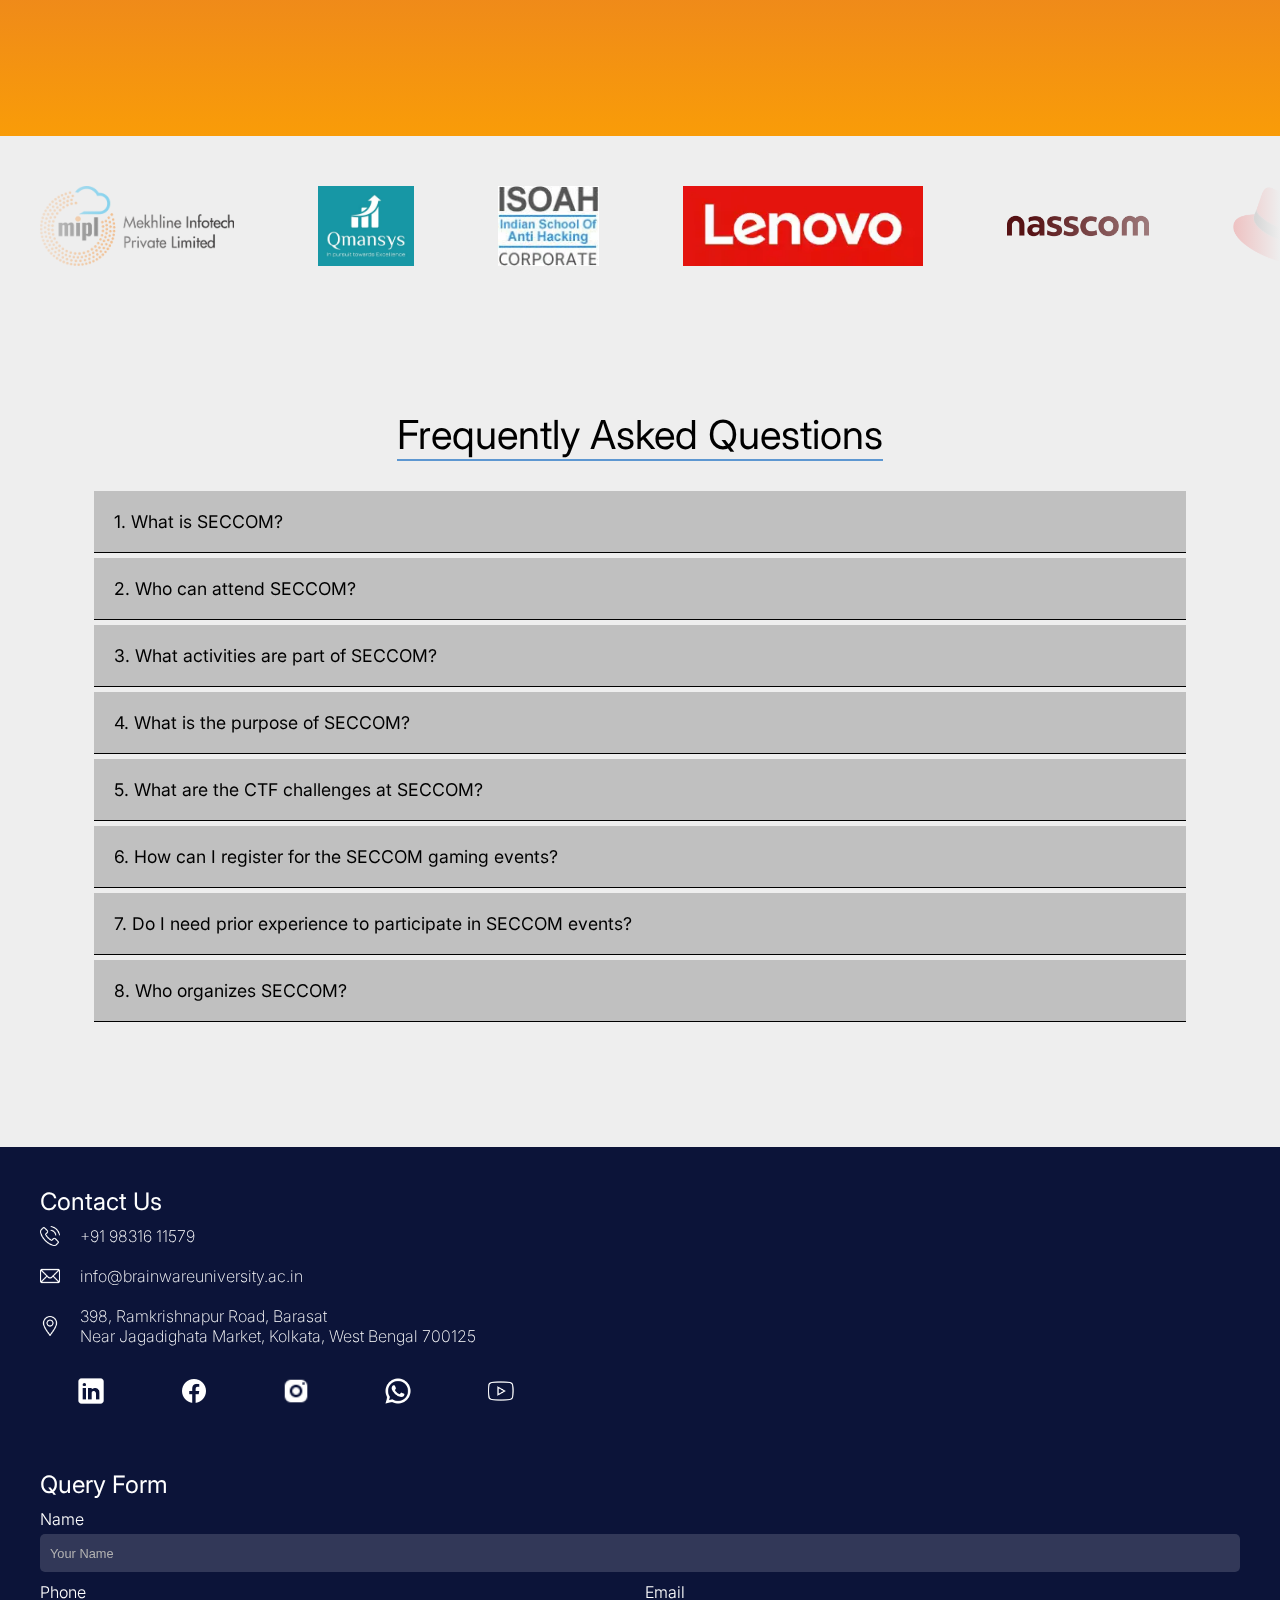
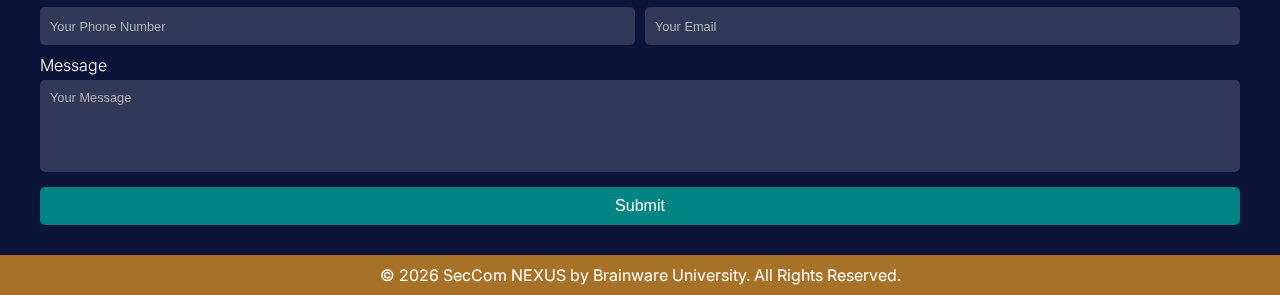
==== commit 9c7d1e98: "home-partners" ====
--- a/index.html
+++ b/index.html
@@ -55,6 +55,33 @@
           "Uniting Industry, Markets and Academia for a Resilient Future"
         </h3>
       </article>
+      <article class="hero_partners">
+        <div class="hero_prt">
+          <p>STRATEGIC PARTNER</p>
+          <div class="round_left">
+            <img src="Assets/Sponsors/qmansys-s.webp" alt="">
+          </div>
+        </div>
+        <div class="hero_prt">
+          <p>KNOWLEDGE PARTNER</p>
+          <div>
+            <img src="Assets/Sponsors/Mekhline.webp" alt="">
+          </div>
+        </div>
+        <div class="hero_prt">
+          <p>TECHNOLOGY PARTNER</p>
+          <div>
+            <h3>Evelyn Computers</h3>
+            <h4>Madhyamgram</h4>
+          </div>
+        </div>
+        <div class="hero_prt">
+          <p>SOLUTIONS PARTNER</p>
+          <div class="round_right">
+            <img src="Assets/Sponsors/lenovo.webp" alt="">
+          </div>
+        </div>
+      </article>
       <article class="art2">
         <div>
           <svg xmlns="http://www.w3.org/2000/svg" width="24" height="24" viewBox="0 0 24 24">
@@ -216,12 +243,10 @@
       <div class="logos-slide">
         <img src="Assets/Sponsors/Mekhline.webp" alt="">
         <img src="Assets/Sponsors/Qmansys.webp" alt="">
-        <img src="Assets/Sponsors/Mekhline.webp" alt="">
-        <img src="Assets/Sponsors/Qmansys.webp" alt="">
-        <img src="Assets/Sponsors/Mekhline.webp" alt="">
-        <img src="Assets/Sponsors/Qmansys.webp" alt="">
-        <img src="Assets/Sponsors/Mekhline.webp" alt="">
-        <img src="Assets/Sponsors/Qmansys.webp" alt="">
+        <img src="Assets/Sponsors/isoah.webp" alt="">
+        <img src="Assets/Sponsors/lenovo.webp" alt="">
+        <img src="Assets/Sponsors/nasscom.webp" alt="">
+        <img src="Assets/Sponsors/redhat.webp" alt="">
       </div>
     </article>
 
--- a/CSS/home.css
+++ b/CSS/home.css
@@ -6,9 +6,7 @@
 }
 
 /* Sections */
-.sec1 {
-    height: 100vh;
-}
+
 .sec2 {
     display: flex;
     padding: 5vh 5vw;
@@ -28,7 +26,7 @@
 .art1 {
     display: flex;
     flex-direction: column;
-    height: 90vh;
+    height: 80vh;
     justify-content: center;
     align-items: center;
     animation: fadeInFromTop 1s ease-out forwards;
@@ -55,6 +53,55 @@
     font-family: "Inter", sans-serif;
     font-weight: 300;
     color: var(--third-color);
+}
+
+/* hero_partners */
+.hero_partners {
+    display: flex;
+    justify-content: center;
+    /* height: 10vh; */
+    width: 90vw;
+    margin: 20px auto;
+}
+.hero_prt {
+    display: flex;
+    flex-direction: column;
+    /* align-items: center; */
+    text-align: center;
+    width: 20vw;
+}
+.hero_prt div {
+    background: #eeeeee;
+    padding: 20px 0px;
+    height: 7vw;
+    display: flex;
+    flex-direction: column;
+    align-items: center;
+    justify-content: center;
+}
+.hero_prt p {
+    margin-bottom: 10px;
+    color: rgba(255, 255, 255, 0.8);
+}
+
+.hero_prt div img {
+    width: 150px;
+}
+.hero_prt div h3 {
+    font-weight: 900;
+    color: rgb(202, 0, 0);
+    font-size: 1.2rem;
+}
+.hero_prt div h4 {
+    font-weight: 300;
+    font-size: 0.8rem;
+    color: #000;
+}
+.round_left {
+    border-radius: 10px 0px 0px 10px;
+}
+.round_right {
+    border-radius: 0px 10px 10px 0px;
 }
 
 /* Article 2 */
@@ -145,7 +192,7 @@
 .art4_ppls {
     margin: 5vh 0vw;
     display: flex;
-    justify-content: space-between;
+    justify-content: center;
     flex-wrap: wrap;
 
 }
@@ -157,6 +204,7 @@
     margin: 10px;
     margin-bottom: 50px;
     overflow: hidden;
+    border-radius: 10px;
 }
 .art4_ppls>div img {
     height: 300px;
@@ -165,7 +213,7 @@
     background-color: #464646;
 }
 .art4_ppls>div>div {
-    padding: 10px;
+    padding: 10px 5px;
 }
 .art4_ppls>div>div h4 {
     color: #000;
@@ -190,7 +238,7 @@
 .logos {
     overflow: hidden;
     padding: 50px 0;
-    background: #5d97d1;
+    background: #eeeeee;
     white-space: nowrap;
     position: relative;
 }
@@ -205,11 +253,11 @@
 }
 .logos:before {
     left: 0;
-    background: linear-gradient(to left, rgba(255, 255, 255, 0), #5d97d1);
+    background: linear-gradient(to left, rgba(255, 255, 255, 0), #eeeeee);
 }
 .logos:after {
     right: 0;
-    background: linear-gradient(to right, rgba(255, 255, 255, 0), #5d97d1);
+    background: linear-gradient(to right, rgba(255, 255, 255, 0), #eeeeee);
 }
 .logos:hover .logos-slide {
     animation-play-state: paused;
@@ -343,8 +391,9 @@
         font-size: 2rem;
     }
     .art4_ppls>div img {
-        height: 187.5px;
-        width: 150px;
+        height: 177.5px;
+        width: 140px;
+        border-radius: 10px 10px 0px 0px;
     }
     .art4_ppls {
         margin-bottom: 0;
@@ -392,4 +441,11 @@
     .faq-answer {
         font-size: 0.8rem;
     }
+}
+
+@media (max-width: 350px) {
+    .art4_ppls>div img {
+        height: 197.5px;
+        width: 160px;
+    }
 }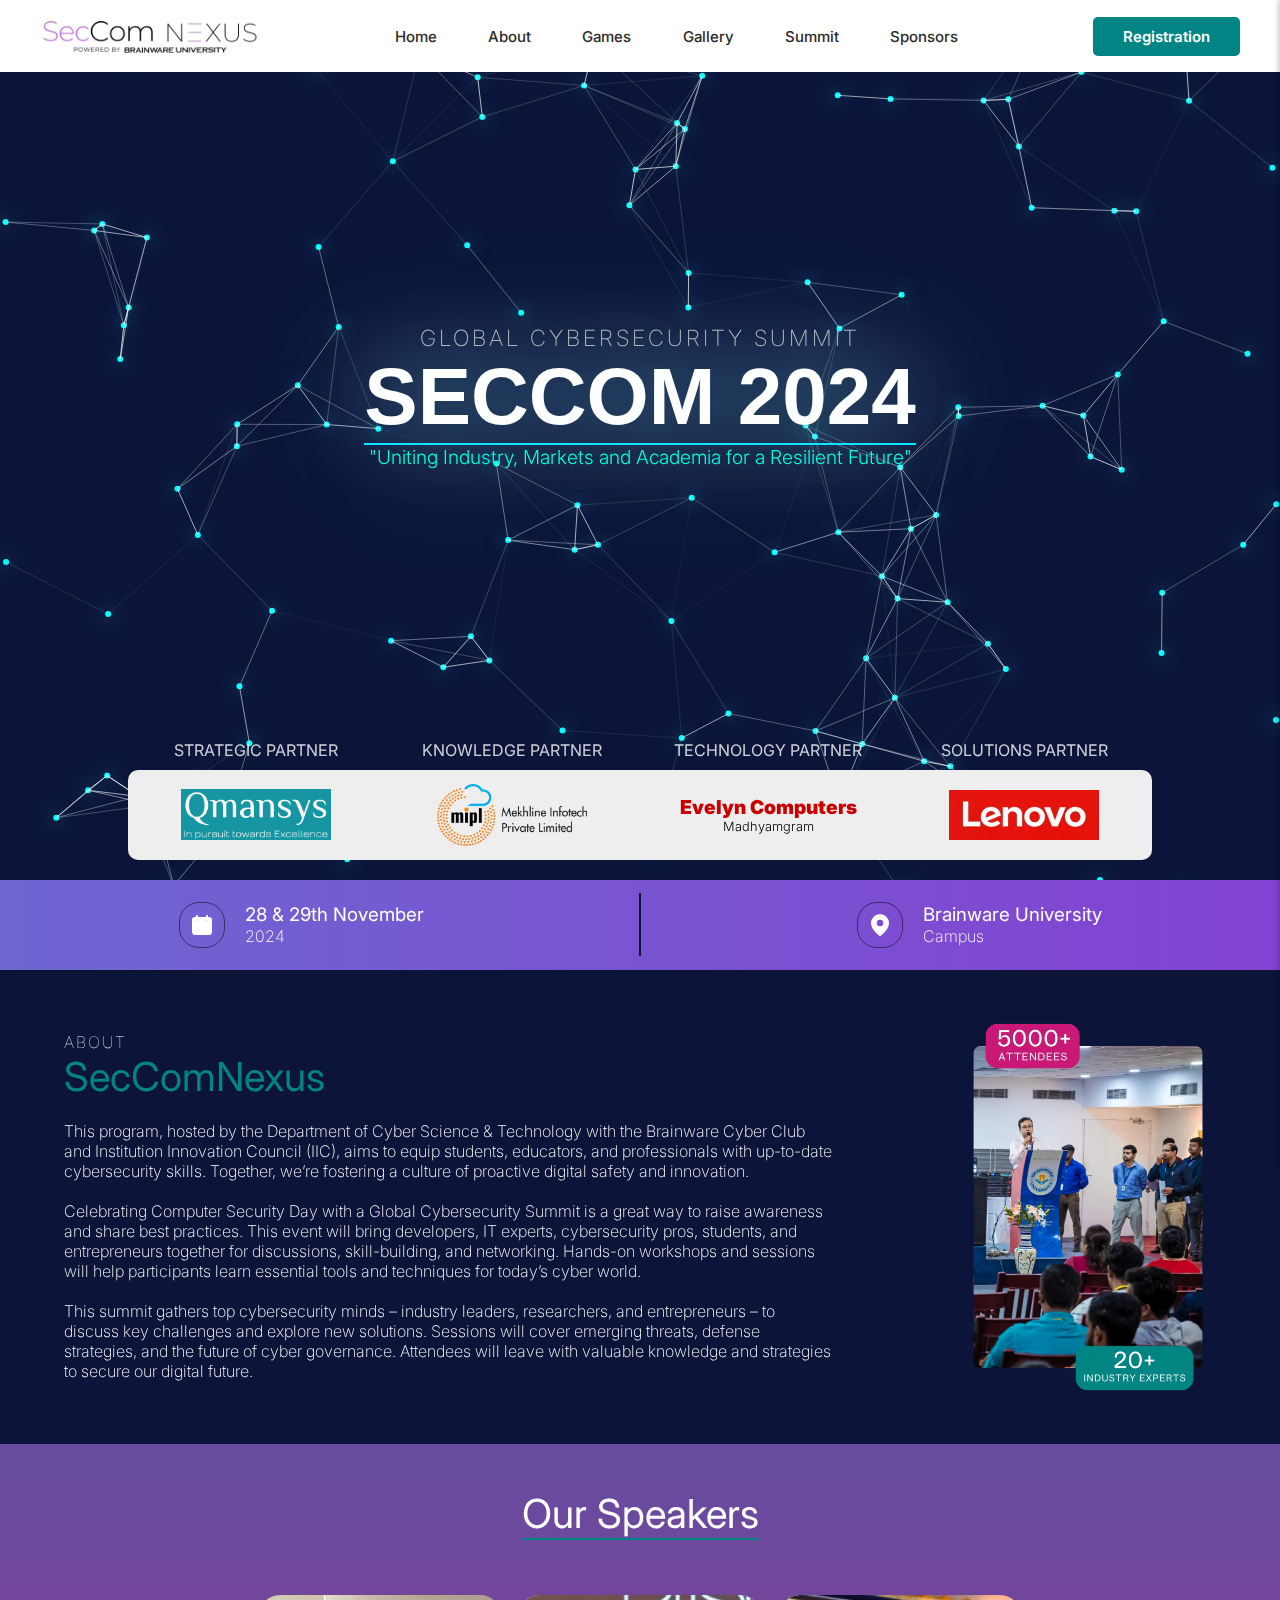
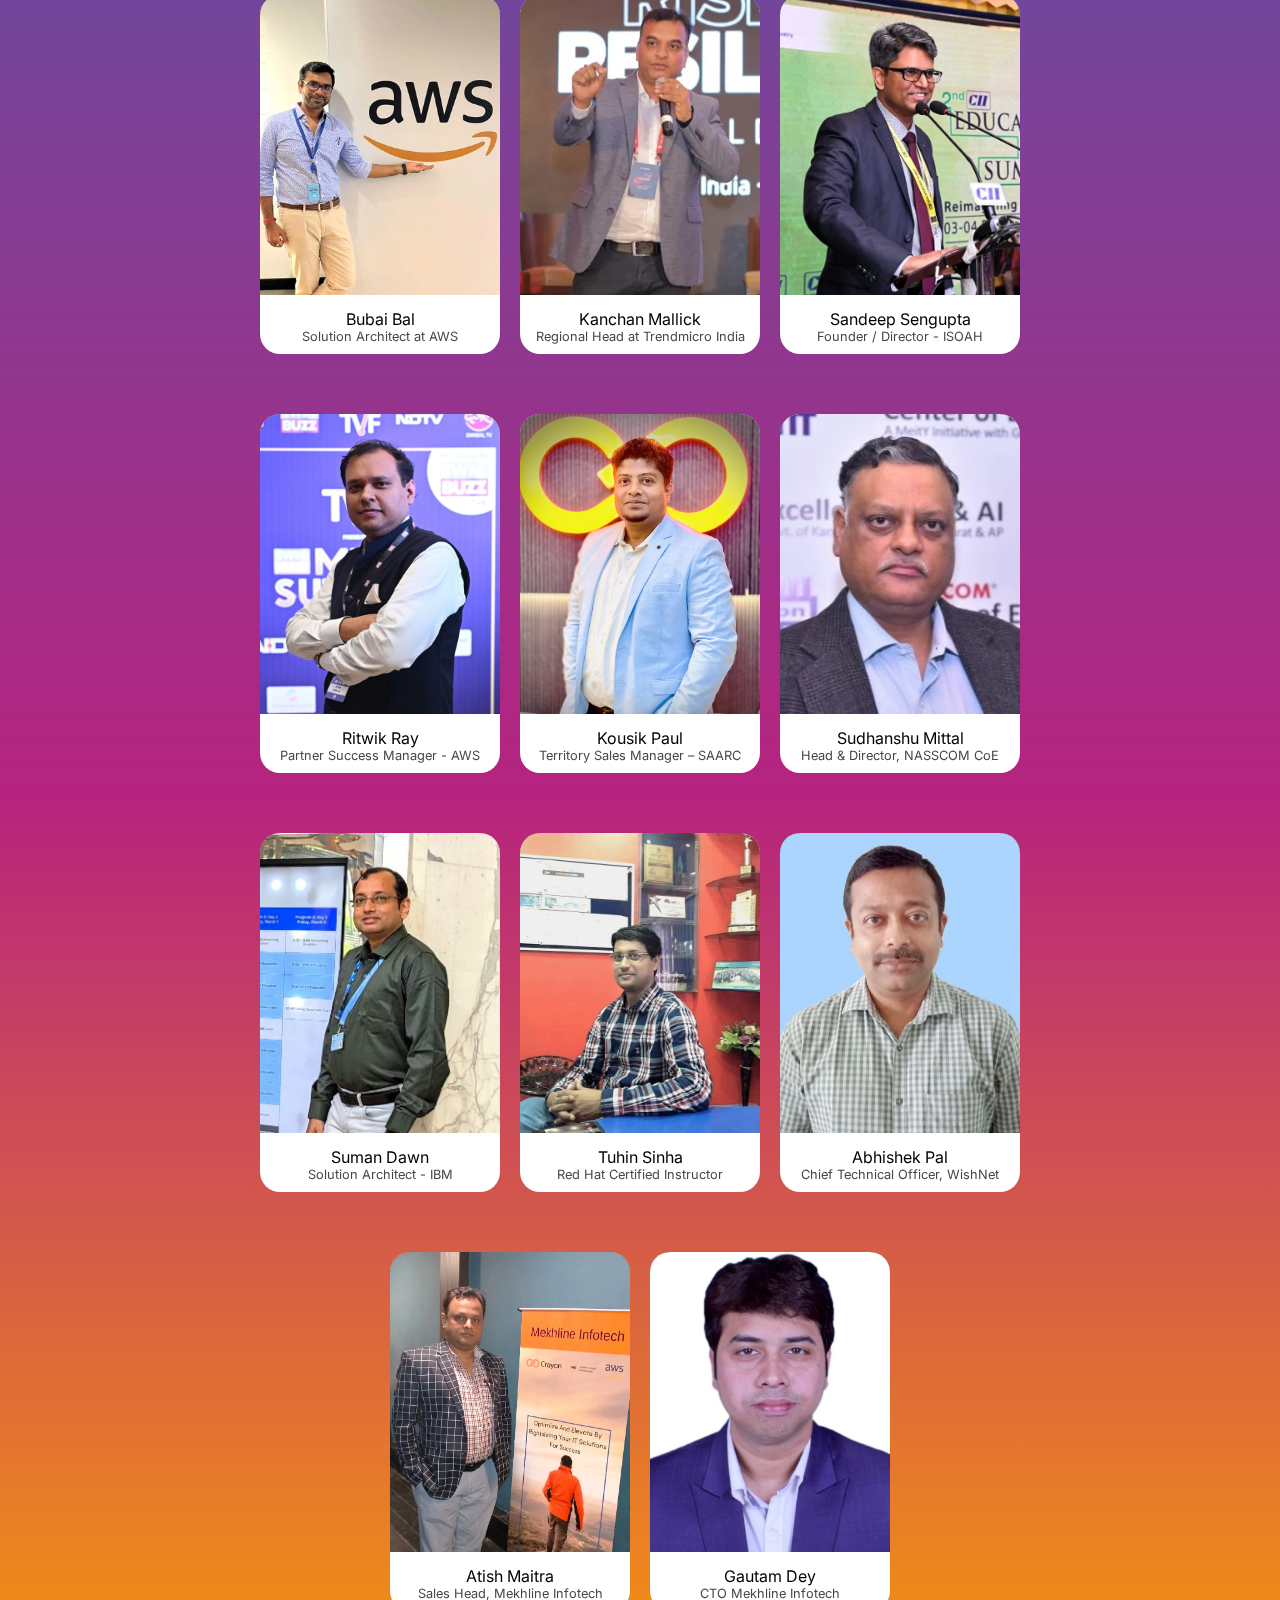
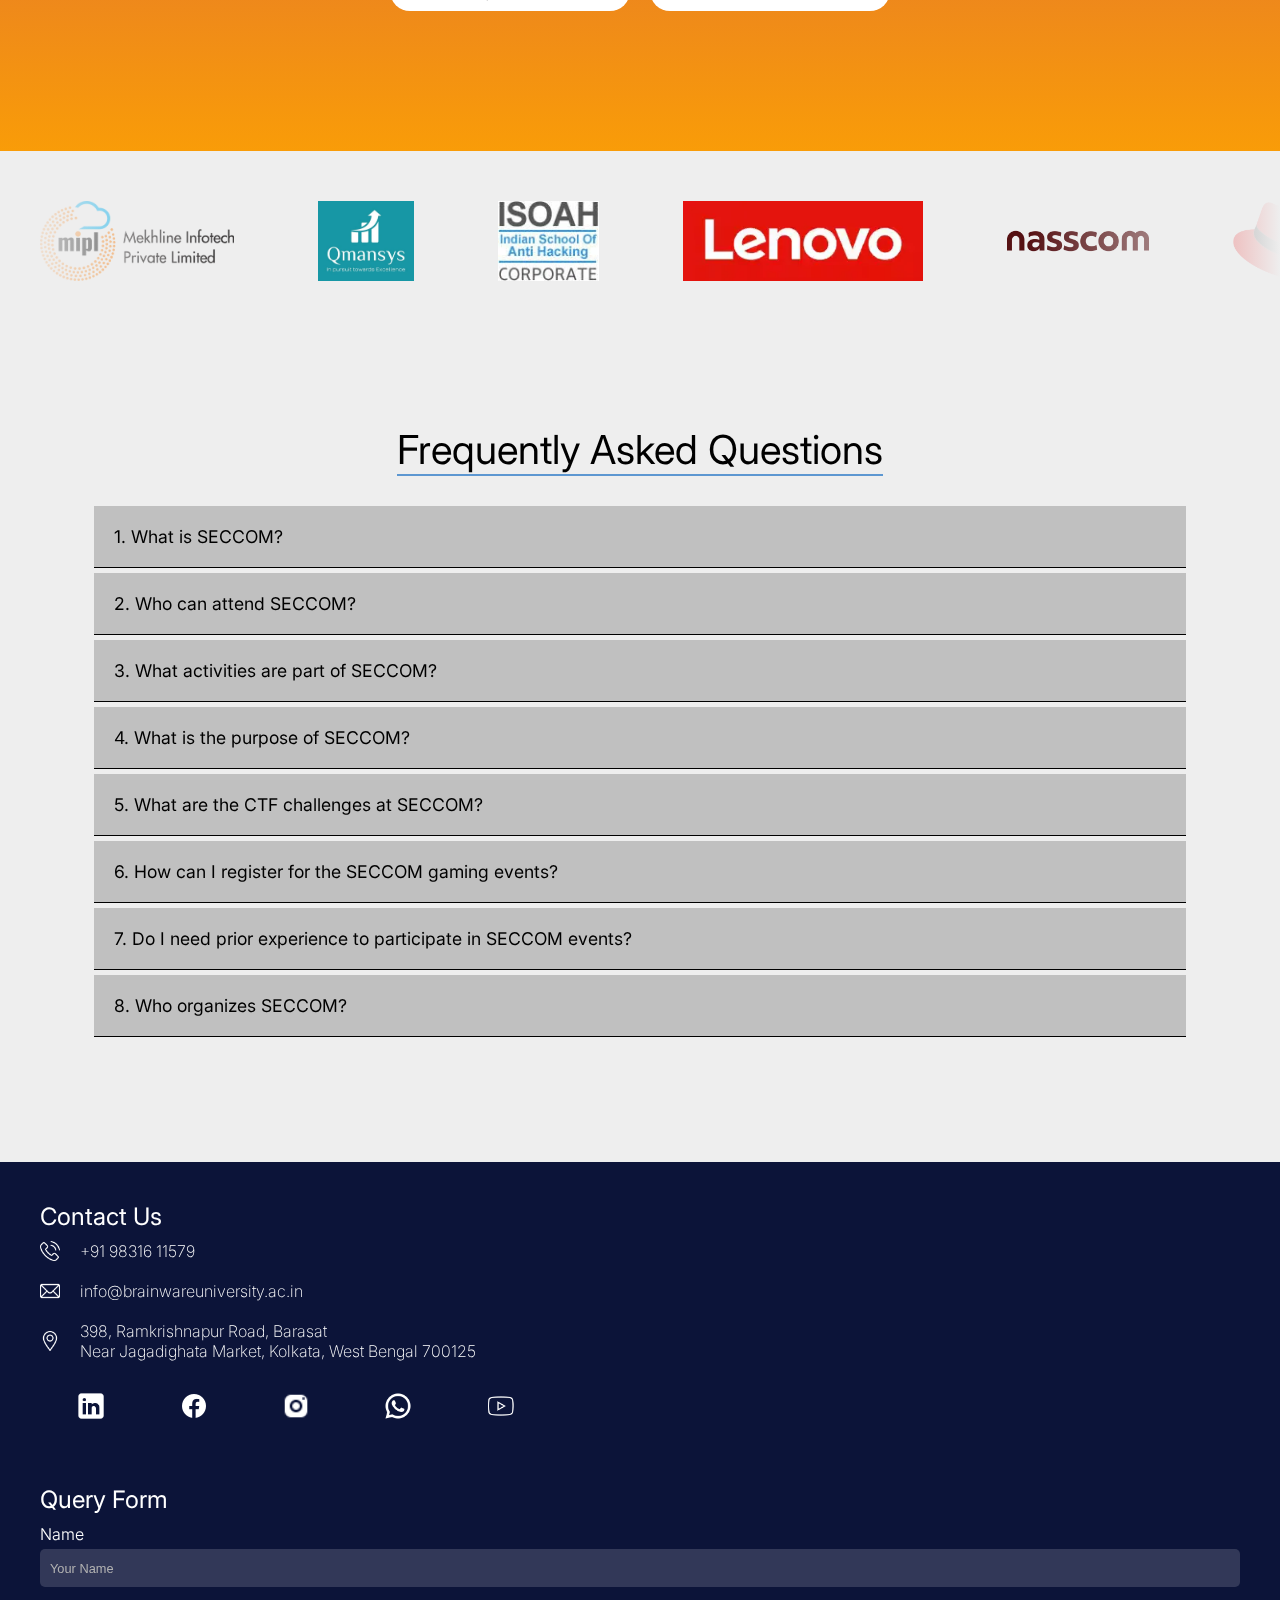
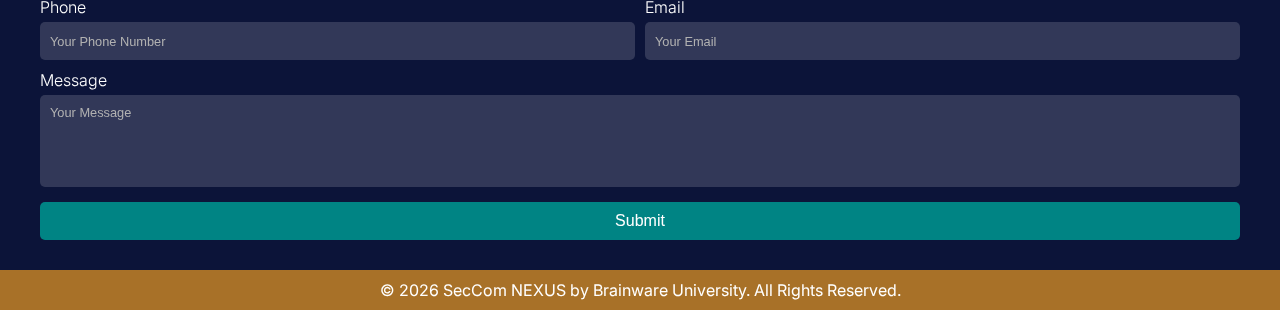
==== commit 1e369cae: "min_fix_adv" ====
--- a/index.html
+++ b/index.html
@@ -16,20 +16,8 @@
     <nav>
       <ul>
         <li><a href="index.html">Home</a></li>
-        <li>
-          <a href="about.html">About</a>
-          <ul class="sub-nav">
-            <li><a href="about.html#art4">Dept. Of Cyber Science & Technology</a></li>
-          </ul>
-        </li>
-        <li>
-          <a href="games.html">Games</a>
-          <ul class="sub-nav">
-            <li><a href="games.html#">Valorant</a></li>
-            <li><a href="games.html#">BGMI</a></li>
-            <li><a href="games.html#">CTF</a></li>
-          </ul>
-        </li>
+        <li><a href="about.html">About</a></li>
+        <li><a href="games.html">Games</a></li>
         <li><a href="gallery.html">Gallery</a></li>
         <li><a href="summit.html">Summit</a></li>
         <li>
@@ -48,7 +36,7 @@
       <article class="art1">
         <p>GLOBAL CYBERSECURITY SUMMIT</p>
         <div>
-          <h1>SECCOM NEXUS 2024</h1>
+          <h1>SECCOM 2024</h1>
           <hr />
         </div>
         <h3>
@@ -182,7 +170,7 @@
           <div>
             <img src="Assets/Images/kausik_pal.webp" alt="" />
             <div>
-              <h4>Kausik Pal</h4>
+              <h4>Kousik Paul</h4>
               <p>Territory Sales Manager – SAARC</p>
             </div>
           </div>
@@ -191,7 +179,7 @@
             <img src="Assets/Images/sudhanshu_mittal.webp" alt="" />
             <div>
               <h4>Sudhanshu Mittal</h4>
-              <p></p>
+              <p>Head & Director, NASSCOM CoE</p>
             </div>
           </div>
 
@@ -215,7 +203,7 @@
             <img src="Assets/Images/abhishek_pal.webp" alt="" />
             <div>
               <h4>Abhishek Pal</h4>
-              <p> </p>
+              <p>Chief Technical Officer, WishNet</p>
             </div>
           </div>
 
@@ -223,7 +211,7 @@
             <img src="Assets/Images/atish_maitra.webp" alt="" />
             <div>
               <h4>Atish Maitra</h4>
-              <p> </p>
+              <p>Sales Head, Mekhline Infotech</p>
             </div>
           </div>
 
@@ -231,7 +219,7 @@
             <img src="Assets/Images/goutam_dey.webp" alt="" />
             <div>
               <h4>Gautam Dey</h4>
-              <p> </p>
+              <p>CTO Mekhline Infotech</p>
             </div>
           </div>
         </div>
@@ -247,6 +235,9 @@
         <img src="Assets/Sponsors/lenovo.webp" alt="">
         <img src="Assets/Sponsors/nasscom.webp" alt="">
         <img src="Assets/Sponsors/redhat.webp" alt="">
+        <img src="Assets/Sponsors/aws_logo.webp" alt="">
+        <img src="Assets/Sponsors/trend_micro.webp" alt="">
+        <img src="Assets/Sponsors/ibm.webp" alt="">
       </div>
     </article>
 
--- a/CSS/home.css
+++ b/CSS/home.css
@@ -32,16 +32,18 @@
     animation: fadeInFromTop 1s ease-out forwards;
 }
 .art1 p {
-    font-size: 1.5rem;
+    font-size: 1.4rem;
     letter-spacing: 3px;
     font-family: "Inter", sans-serif;
     font-weight: 200;
     color: #b4b4b4;
     margin-top: 8vh;
+    filter: drop-shadow(0px 0px 50px #7ad3e3);
 }
 .art1 h1 {
-    font-size: 4.5rem;
+    font-size: 5rem;
     font-family: sans-serif;
+    filter: drop-shadow(0px 0px 50px #7ad3e3);
 }
 .art1 hr {
     border: none;
@@ -49,10 +51,11 @@
     background-color: #00e8ff;
 }
 .art1 h3 {
-    font-size: 1.8rem;
+    font-size: 1.2rem;
     font-family: "Inter", sans-serif;
     font-weight: 300;
-    color: var(--third-color);
+    color: rgb(0, 255, 221);
+    filter: drop-shadow(0px 0px 50px #7ad3e3);
 }
 
 /* hero_partners */
@@ -204,7 +207,7 @@
     margin: 10px;
     margin-bottom: 50px;
     overflow: hidden;
-    border-radius: 10px;
+    border-radius: 20px;
 }
 .art4_ppls>div img {
     height: 300px;
@@ -390,10 +393,14 @@
     .art4_top h2 {
         font-size: 2rem;
     }
+    .art4_ppls > div {
+        border-radius: 10px;
+    }
     .art4_ppls>div img {
         height: 177.5px;
         width: 140px;
         border-radius: 10px 10px 0px 0px;
+        border-radius: 10px;
     }
     .art4_ppls {
         margin-bottom: 0;
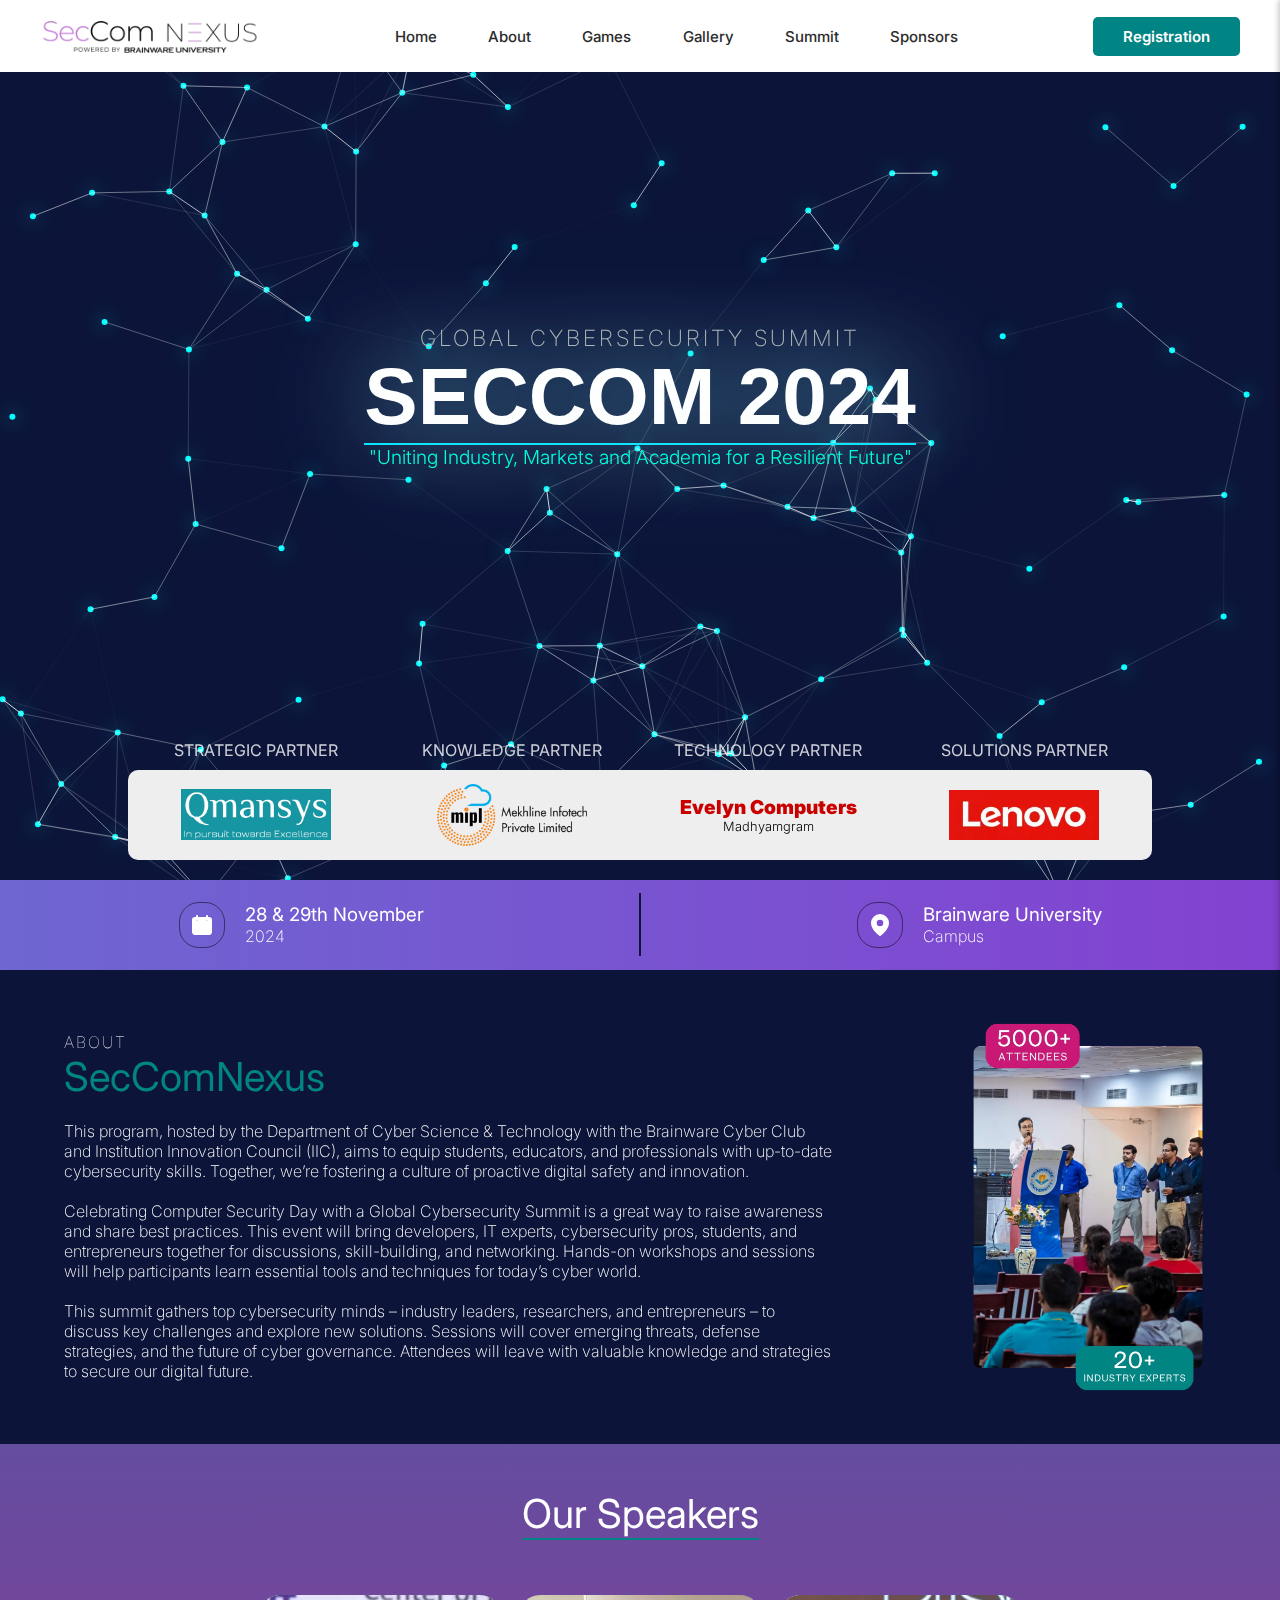
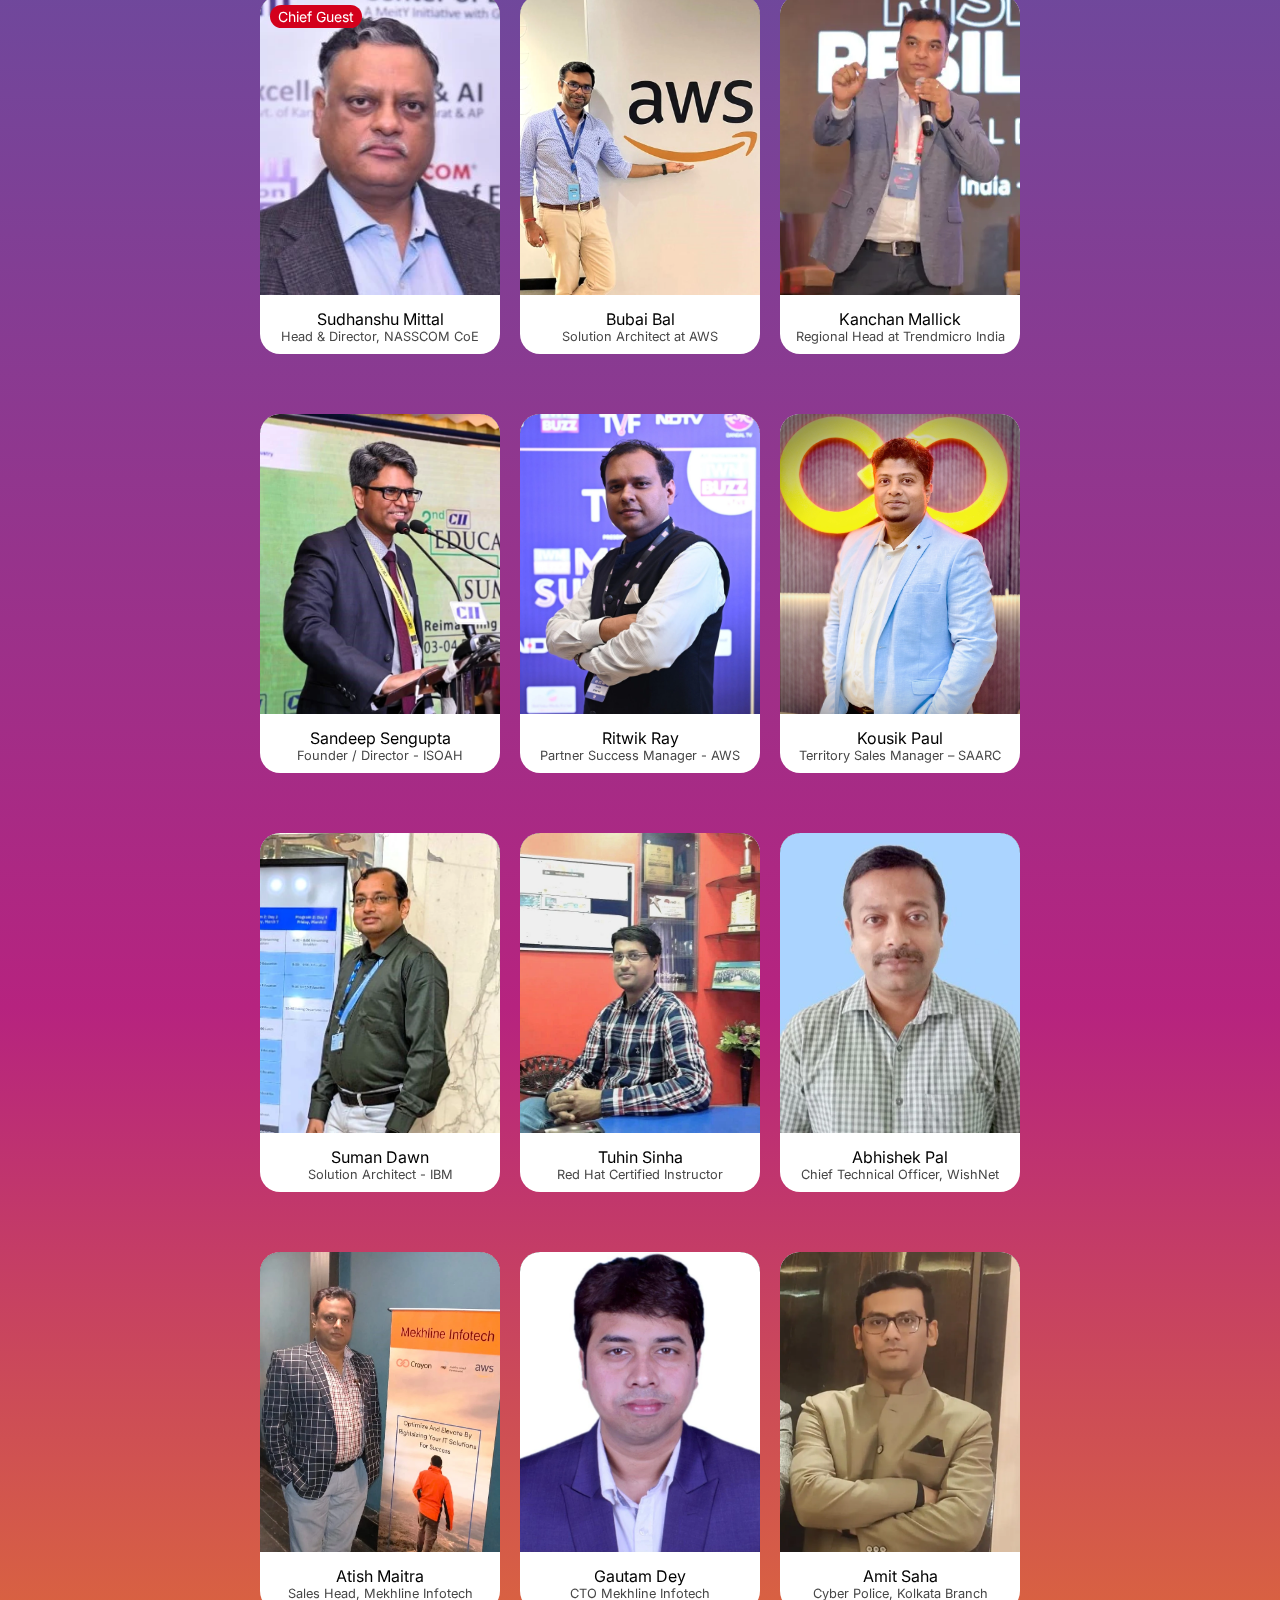
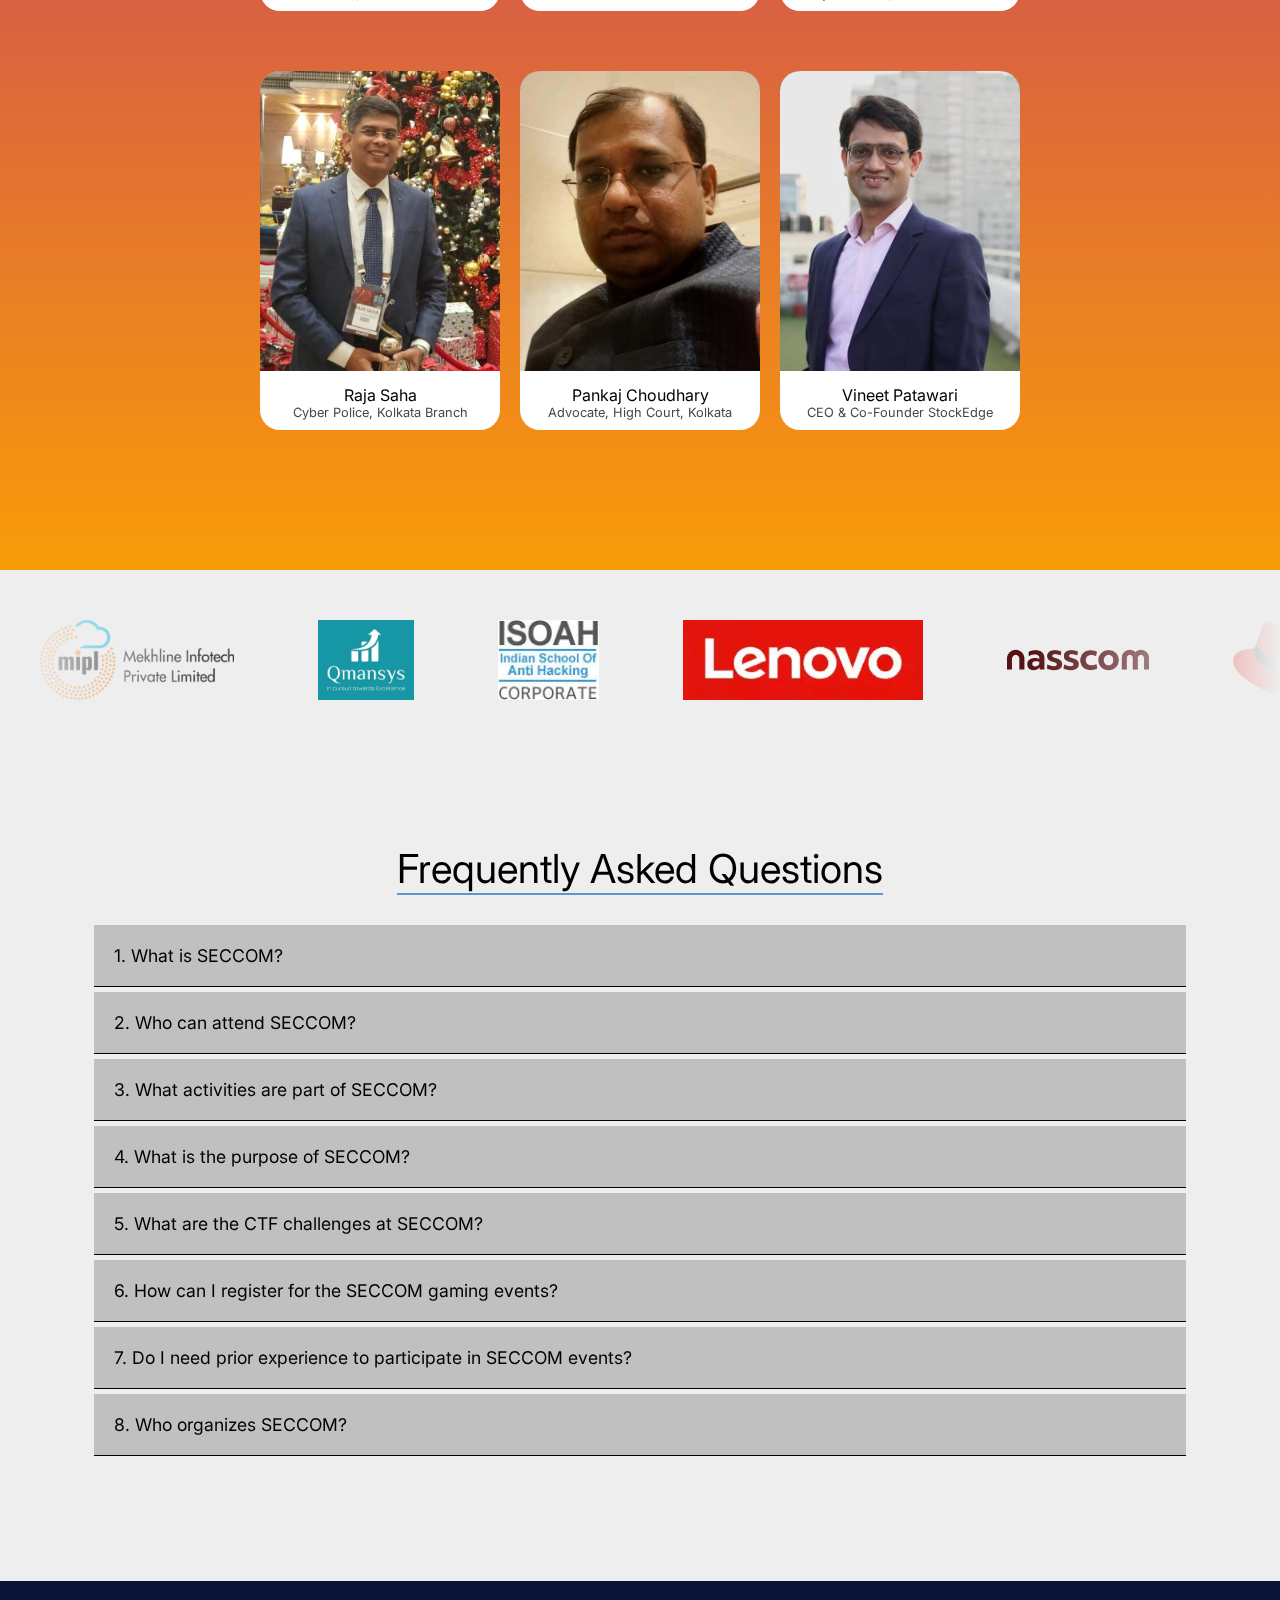
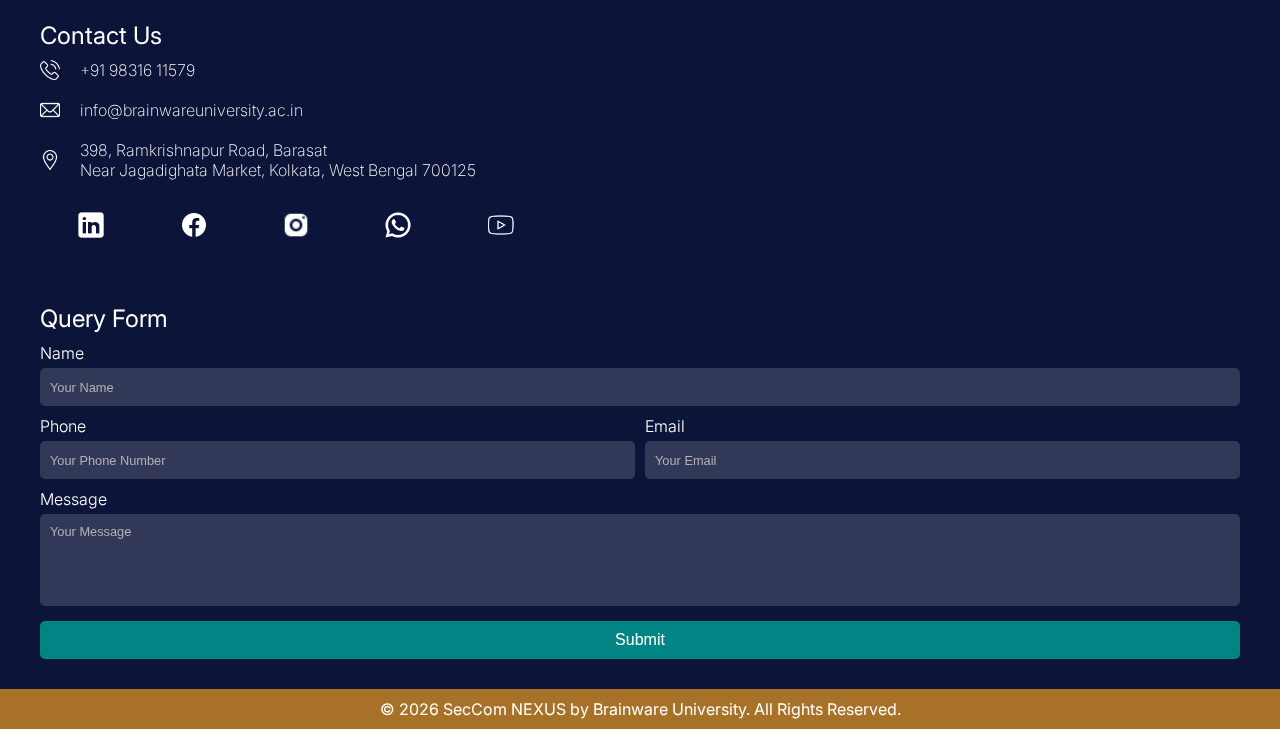
==== commit 06a1c6fd: "rest_imgs" ====
--- a/index.html
+++ b/index.html
@@ -134,7 +134,17 @@
           <h2>Our Speakers</h2>
           <hr class="glob_hr" />
         </div>
+        
         <div class="art4_ppls">
+          <div>
+            <p class="chief">Chief Guest</p>
+            <img src="Assets/Images/sudhanshu_mittal.webp" alt="" />
+            <div>
+              <h4>Sudhanshu Mittal</h4>
+              <p>Head & Director, NASSCOM CoE</p>
+            </div>
+          </div>
+
           <div>
             <img src="Assets/Images/bubai_bal.webp" alt="" />
             <div>
@@ -176,14 +186,6 @@
           </div>
 
           <div>
-            <img src="Assets/Images/sudhanshu_mittal.webp" alt="" />
-            <div>
-              <h4>Sudhanshu Mittal</h4>
-              <p>Head & Director, NASSCOM CoE</p>
-            </div>
-          </div>
-
-          <div>
             <img src="Assets/Images/suman_dawn.webp" alt="" />
             <div>
               <h4>Suman Dawn</h4>
@@ -220,6 +222,38 @@
             <div>
               <h4>Gautam Dey</h4>
               <p>CTO Mekhline Infotech</p>
+            </div>
+          </div>
+
+          <div>
+            <img src="Assets/Images/amit_saha.webp" alt="" />
+            <div>
+              <h4>Amit Saha</h4>
+              <p>Cyber Police, Kolkata Branch</p>
+            </div>
+          </div>
+
+          <div>
+            <img src="Assets/Images/raja_saha.webp" alt="" />
+            <div>
+              <h4>Raja Saha</h4>
+              <p>Cyber Police, Kolkata Branch</p>
+            </div>
+          </div>
+
+          <div>
+            <img src="Assets/Images/pankaj_chowdhury.webp" alt="" />
+            <div>
+              <h4>Pankaj Choudhary</h4>
+              <p>Advocate, High Court, Kolkata</p>
+            </div>
+          </div>
+
+          <div>
+            <img src="Assets/Images/vineet_pat.webp" alt="" />
+            <div>
+              <h4>Vineet Patawari</h4>
+              <p>CEO & Co-Founder StockEdge</p>
             </div>
           </div>
         </div>
--- a/CSS/home.css
+++ b/CSS/home.css
@@ -320,6 +320,16 @@
     color: #1b1b1b;
 }
 
+/* Chief */
+.chief {
+    position: absolute;
+    margin: 10px;
+    padding: 3px 8px;
+    background-color: rgb(211, 0, 28);
+    border-radius: 20px;
+    font-size: 14px;
+}
+
 @media (max-width: 800px) {
     .sec1 {
         height: auto;
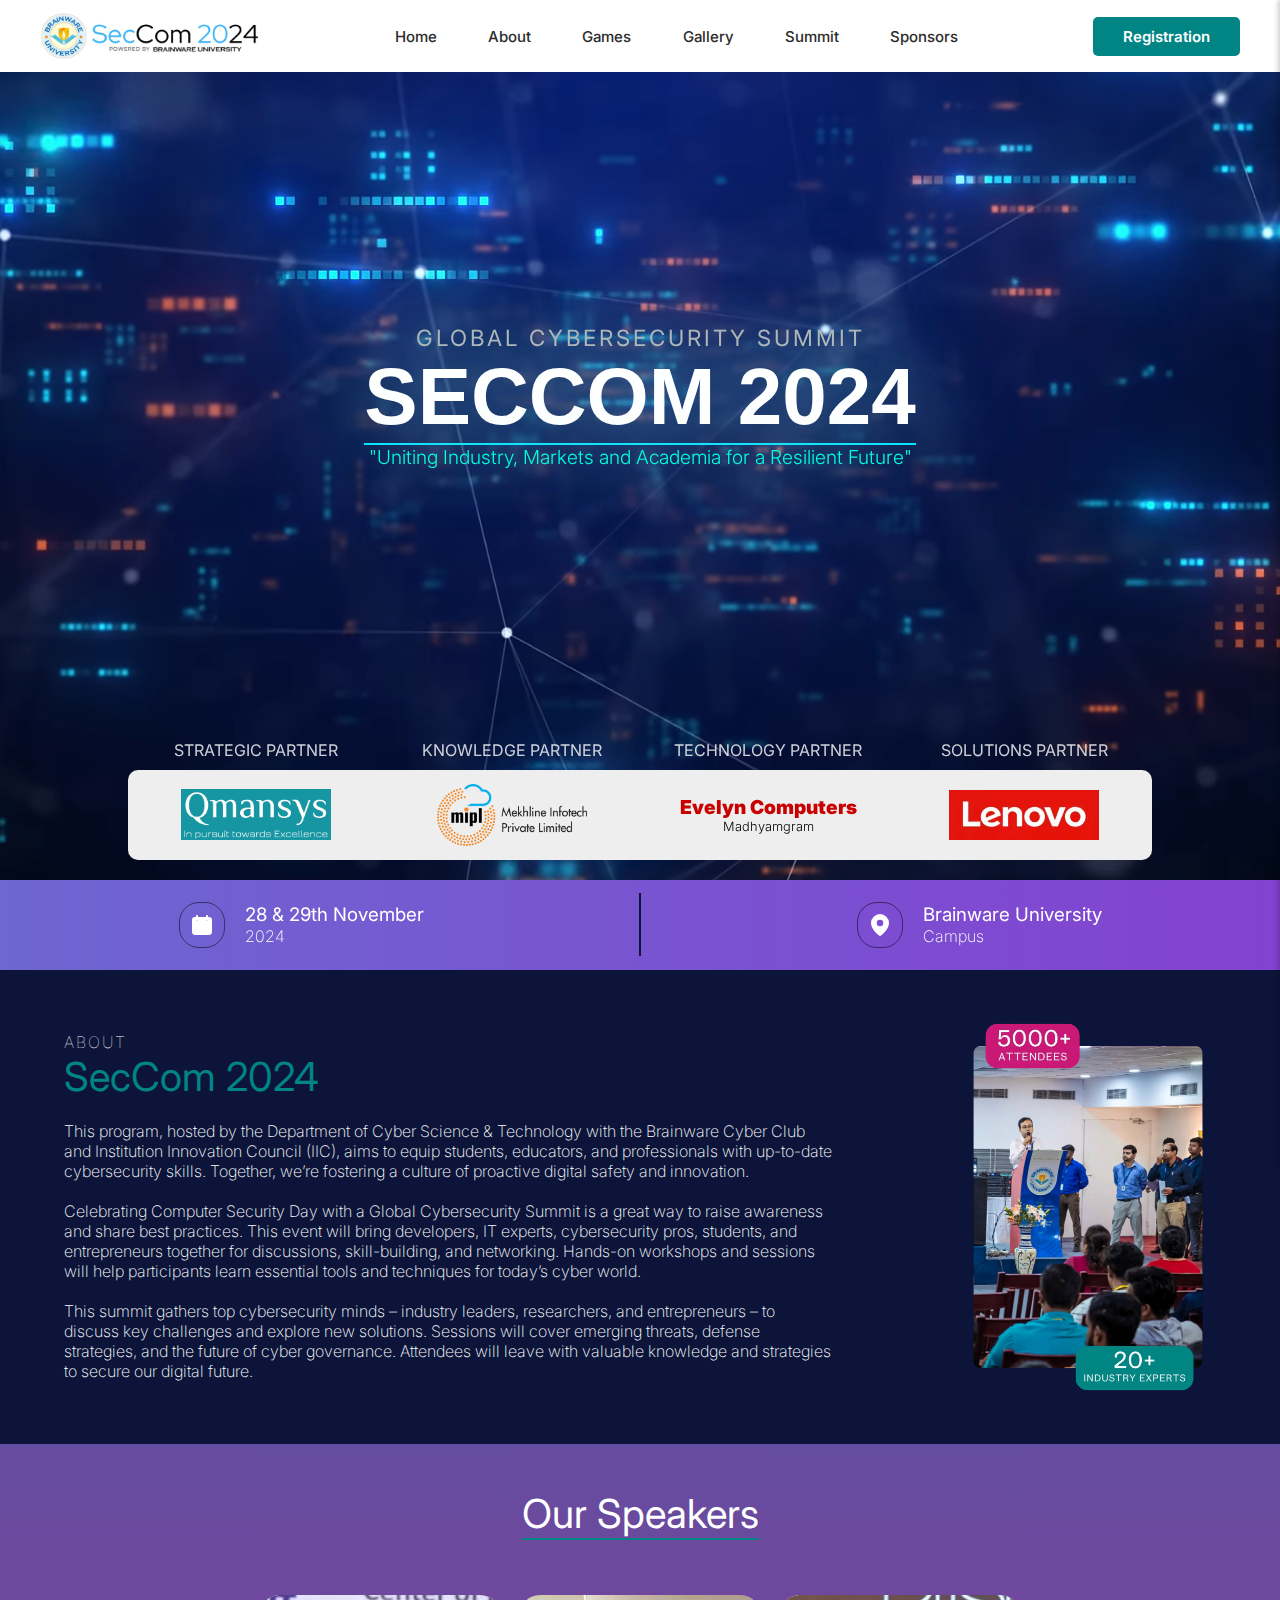
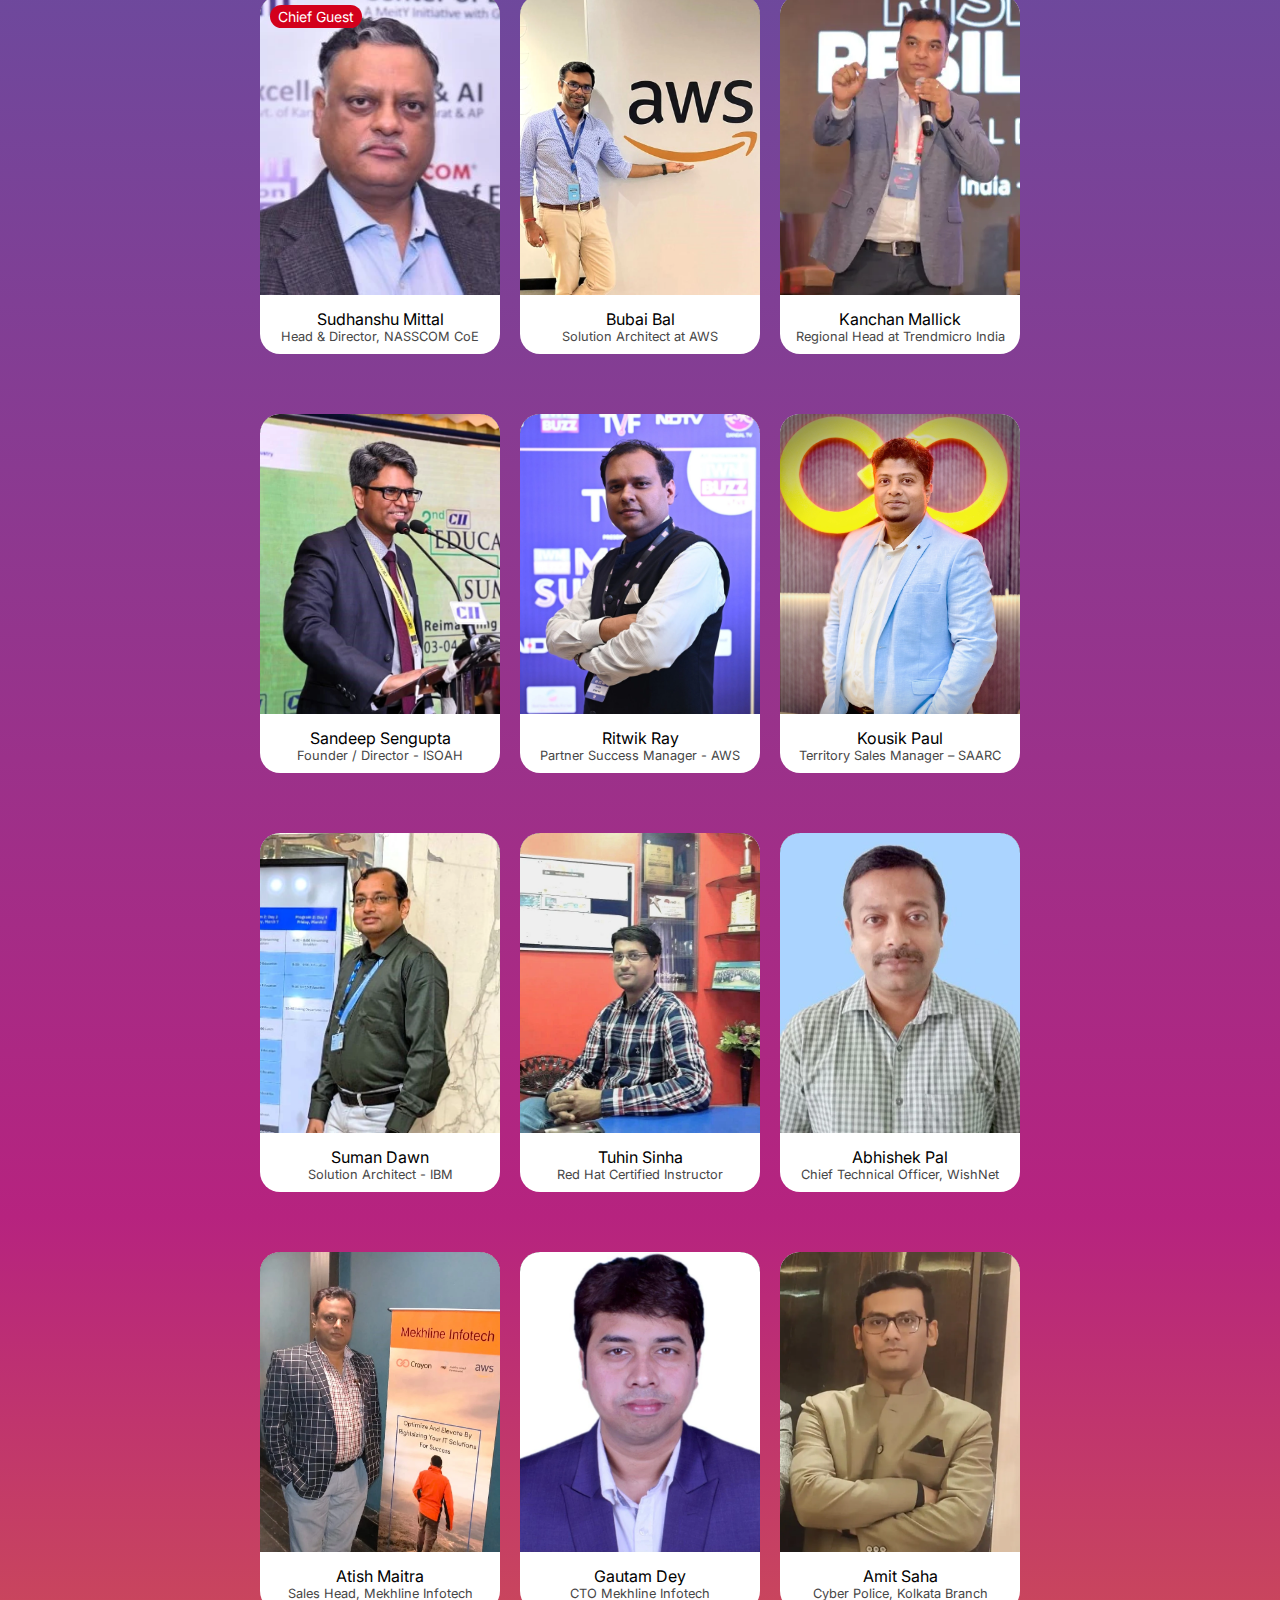
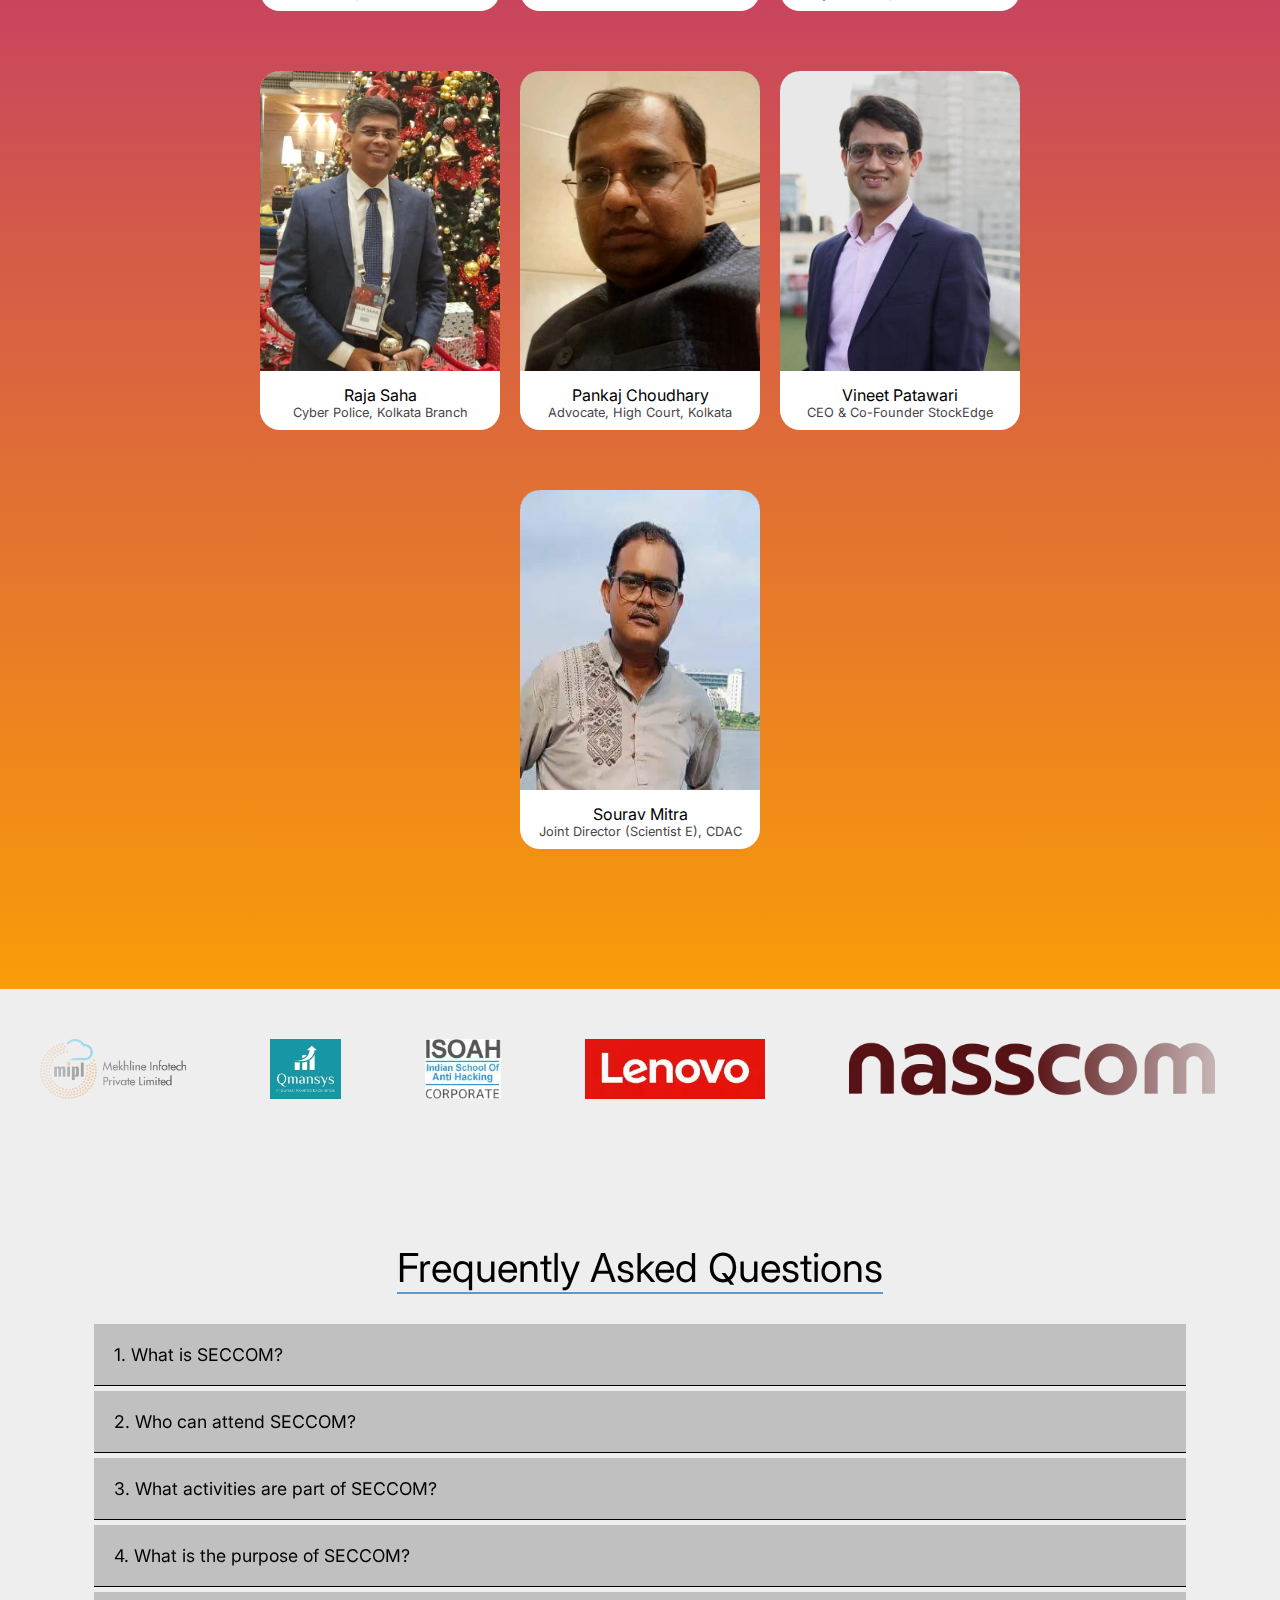
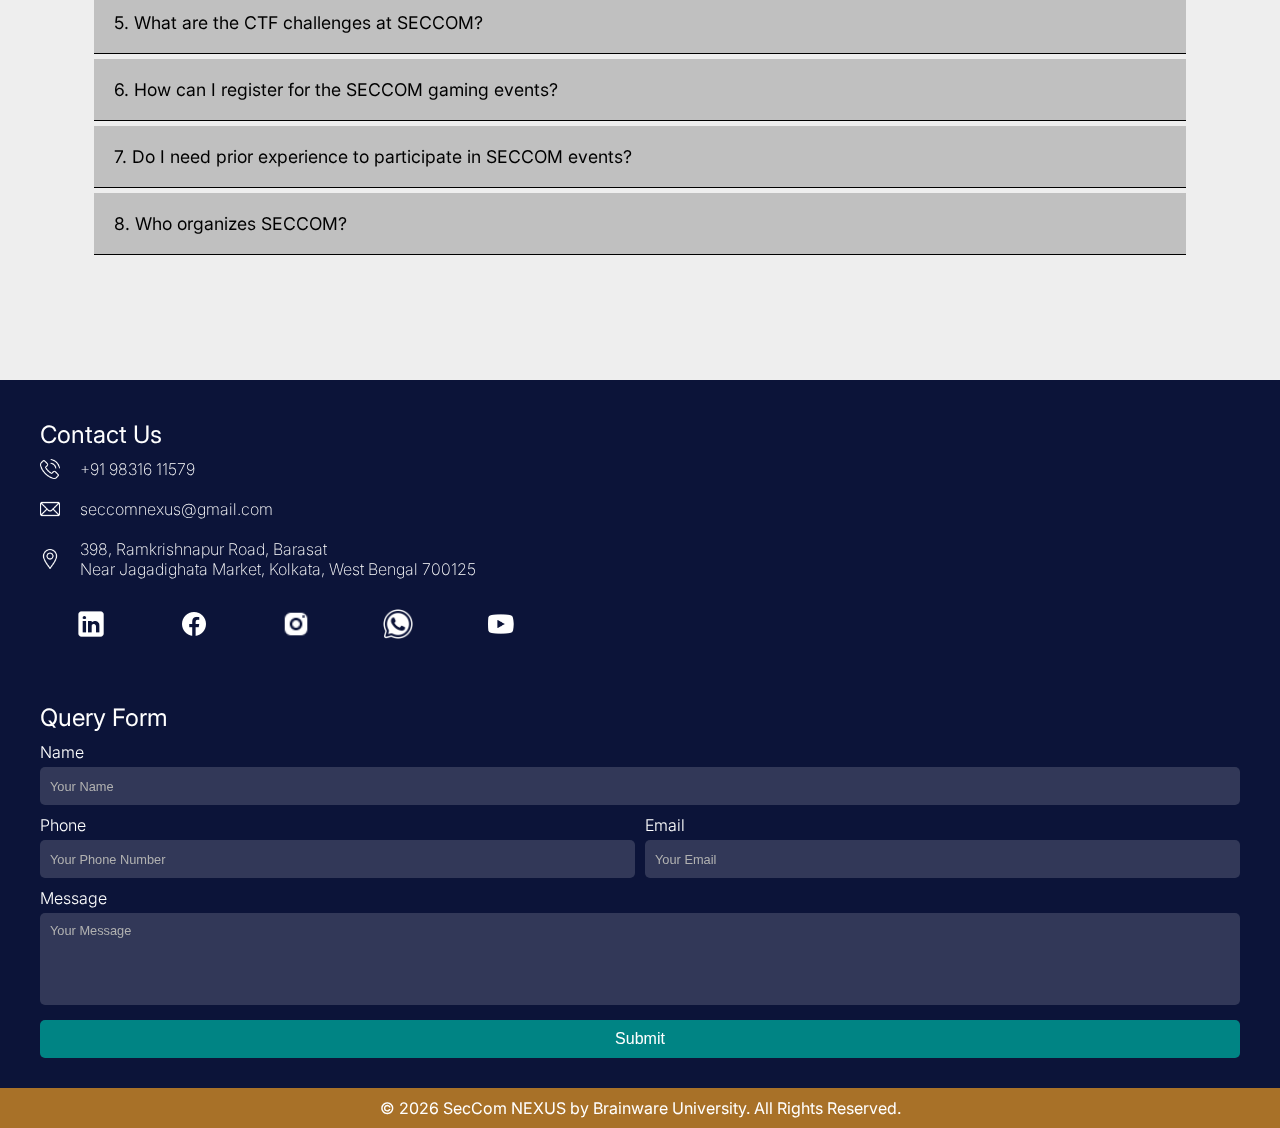
==== commit 97f0a81b: "Final_deploy" ====
--- a/index.html
+++ b/index.html
@@ -5,7 +5,7 @@
   <meta charset="UTF-8" />
   <meta name="viewport" content="width=device-width, initial-scale=1.0" />
   <meta name="description" content="Setcom" />
-  <title>SecComNexus</title>
+  <title>SecCom 2024</title>
   <link rel="stylesheet" href="CSS/style.css" />
   <link rel="stylesheet" href="CSS/home.css" />
 </head>
@@ -32,7 +32,9 @@
 
   <main>
     <section class="sec1">
-      <canvas id="dotsCanvas"></canvas>
+      <video autoplay muted loop id="myVideo">
+        <source src="Assets/bg.webm" type="video/mp4">
+      </video>
       <article class="art1">
         <p>GLOBAL CYBERSECURITY SUMMIT</p>
         <div>
@@ -102,7 +104,7 @@
       <article class="art3">
         <div>
           <p>ABOUT</p>
-          <h2>SecComNexus</h2>
+          <h2>SecCom 2024</h2>
         </div>
         <p>
           This program, hosted by the Department of Cyber Science & Technology with the Brainware Cyber Club and
@@ -134,7 +136,7 @@
           <h2>Our Speakers</h2>
           <hr class="glob_hr" />
         </div>
-        
+
         <div class="art4_ppls">
           <div>
             <p class="chief">Chief Guest</p>
@@ -254,6 +256,14 @@
             <div>
               <h4>Vineet Patawari</h4>
               <p>CEO & Co-Founder StockEdge</p>
+            </div>
+          </div>
+
+          <div>
+            <img src="Assets/Images/sourav.webp" alt="" />
+            <div>
+              <h4>Sourav Mitra</h4>
+              <p>Joint Director (Scientist E), CDAC</p>
             </div>
           </div>
         </div>
@@ -396,7 +406,7 @@
           </div>
           <div>
             <img src="Assets/SM-Icons/mail-b.png" alt="" />
-            <a href="mailto:info@brainwareuniversity.ac.in">info@brainwareuniversity.ac.in</a>
+            <a href="mailto:seccomnexus@gmail.com">seccomnexus@gmail.com</a>
           </div>
           <div>
             <img src="Assets/SM-Icons/loc-b.png" alt="" />
@@ -425,7 +435,7 @@
     </article>
     <article class="foot2">
       <h3>Query Form</h3>
-      <form id="query-form" action="#" method="POST">
+      <form id="query-form" action="thank-you.html" method="POST">
         <label for="name">Name</label>
         <input type="text" id="name" name="name" placeholder="Your Name" required />
 
@@ -442,7 +452,7 @@
 
         <label for="message">Message</label>
         <textarea id="message" name="message" placeholder="Your Message" rows="4" required></textarea>
-        <button type="submit">Submit</button>
+        <button id="submitBtn" type="submit">Submit</button>
       </form>
     </article>
   </footer>
--- a/CSS/home.css
+++ b/CSS/home.css
@@ -1,11 +1,15 @@
-#dotsCanvas {
-    height: 100vh;
-    width: 100vw;
+#myVideo {
+    height: 100%;
+    width: 100%;
+    object-fit: cover;
     z-index: -10;
-    position: absolute;
+    position: fixed;
 }
 
 /* Sections */
+.sec1 {
+    position: relative;
+}
 
 .sec2 {
     display: flex;
@@ -35,7 +39,7 @@
     font-size: 1.4rem;
     letter-spacing: 3px;
     font-family: "Inter", sans-serif;
-    font-weight: 200;
+    font-weight: 400;
     color: #b4b4b4;
     margin-top: 8vh;
     filter: drop-shadow(0px 0px 50px #7ad3e3);
@@ -65,6 +69,7 @@
     /* height: 10vh; */
     width: 90vw;
     margin: 20px auto;
+    animation: fadeInFromBottom 1s ease-out forwards;
 }
 .hero_prt {
     display: flex;
@@ -270,7 +275,7 @@
     animation: 35s slide infinite linear;
 }
 .logos-slide img {
-    height: 80px;
+    height: 60px;
     margin: 0 40px;
 }
 
@@ -341,13 +346,18 @@
         height: 75vh;
     }
     .art1 p {
-        font-size: 0.7rem;
+        font-size: 0.6rem;
     }
     .art1 h1 {
-        font-size: 2rem;
+        font-size: 2.5rem;
     }
     .art1 h3 {
-        font-size: 0.7rem;
+        font-size: 0.6rem;
+    }
+
+    /* Partners */
+    .hero_partners {
+        display: none;
     }
 
     /* Article 2 */
